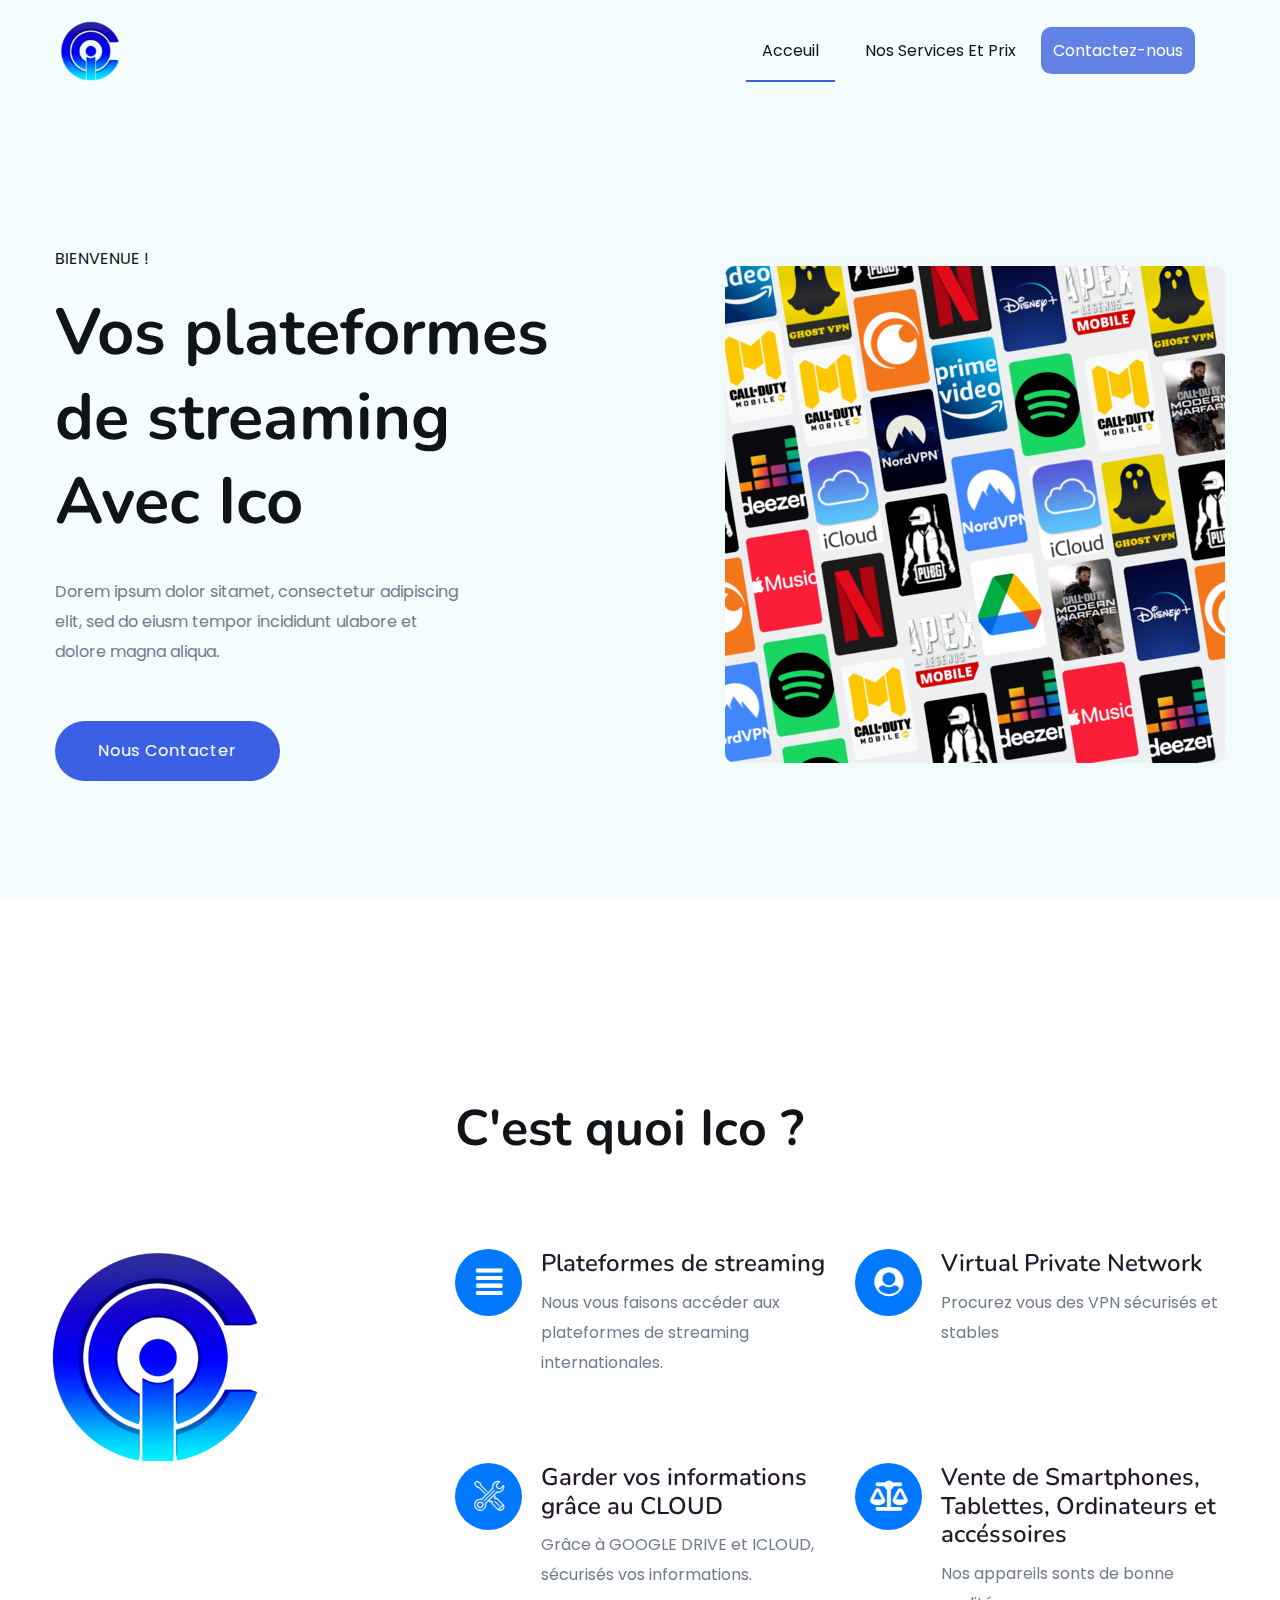
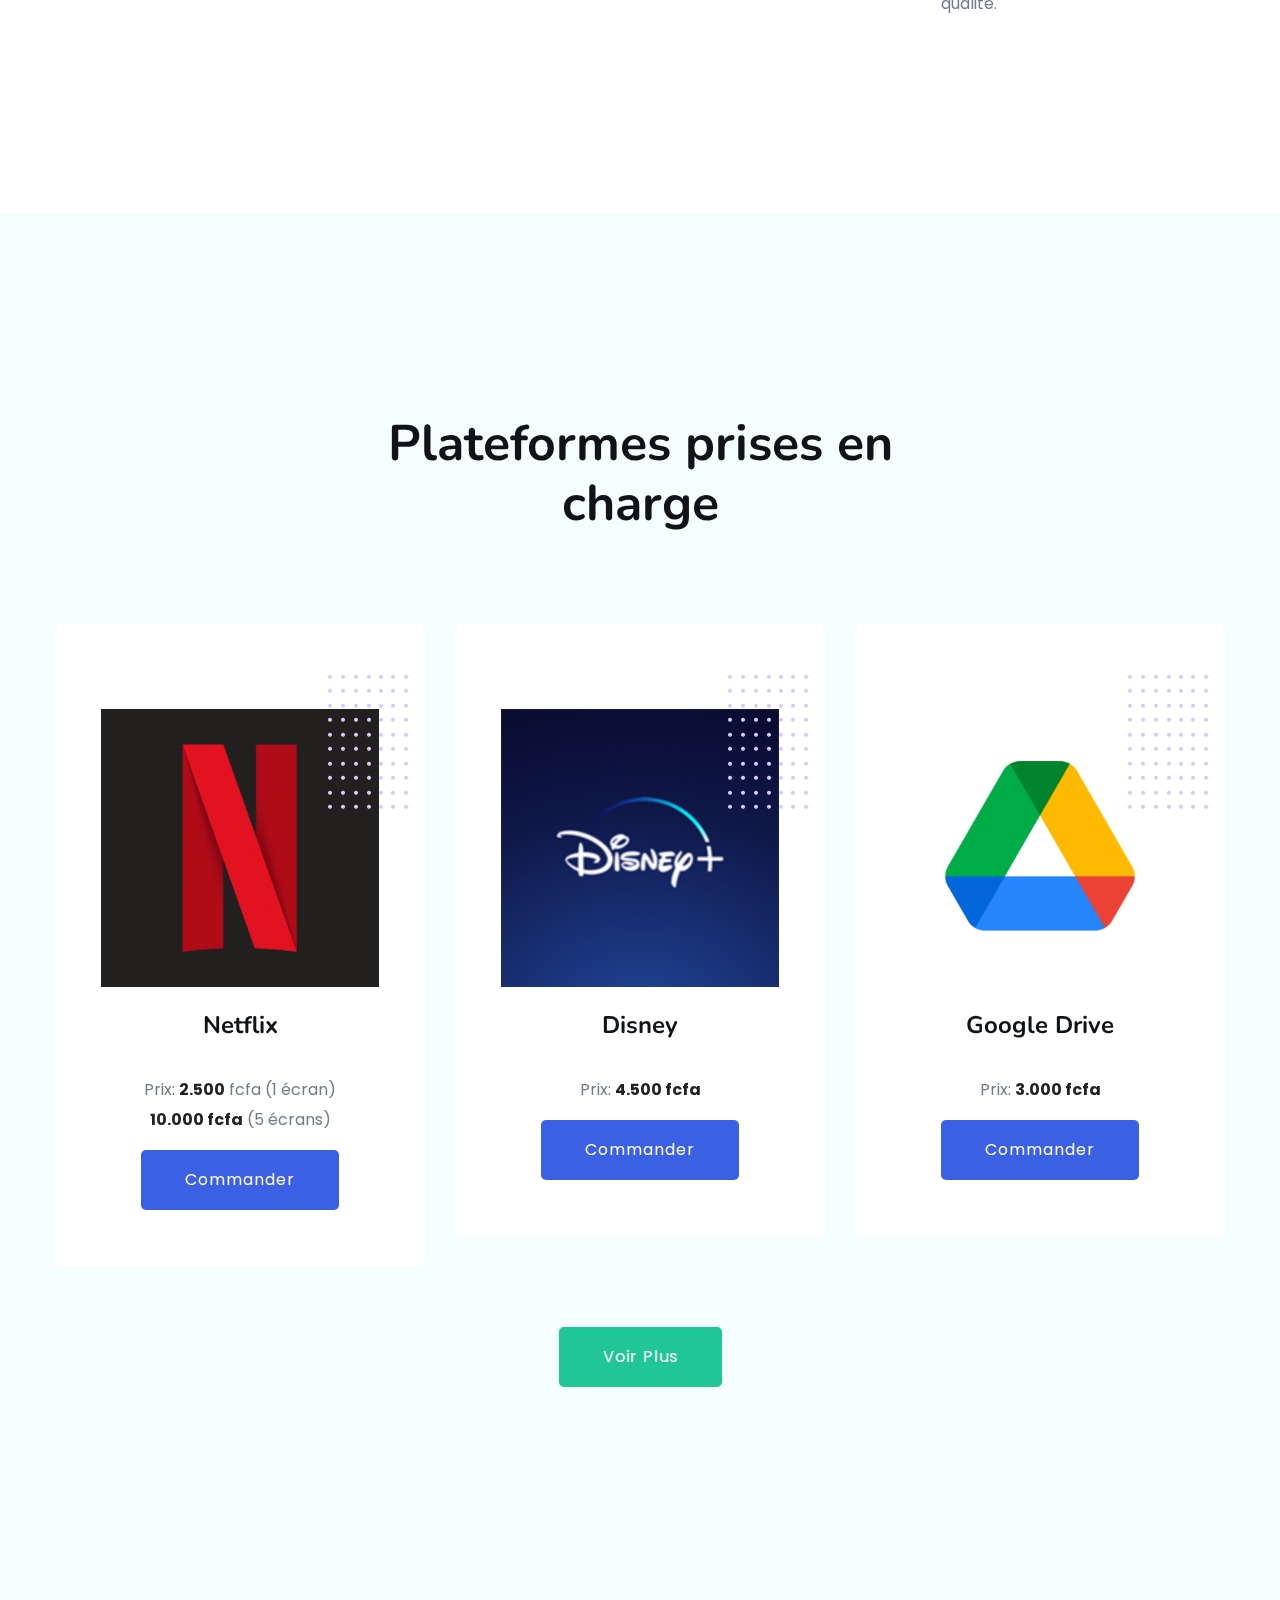
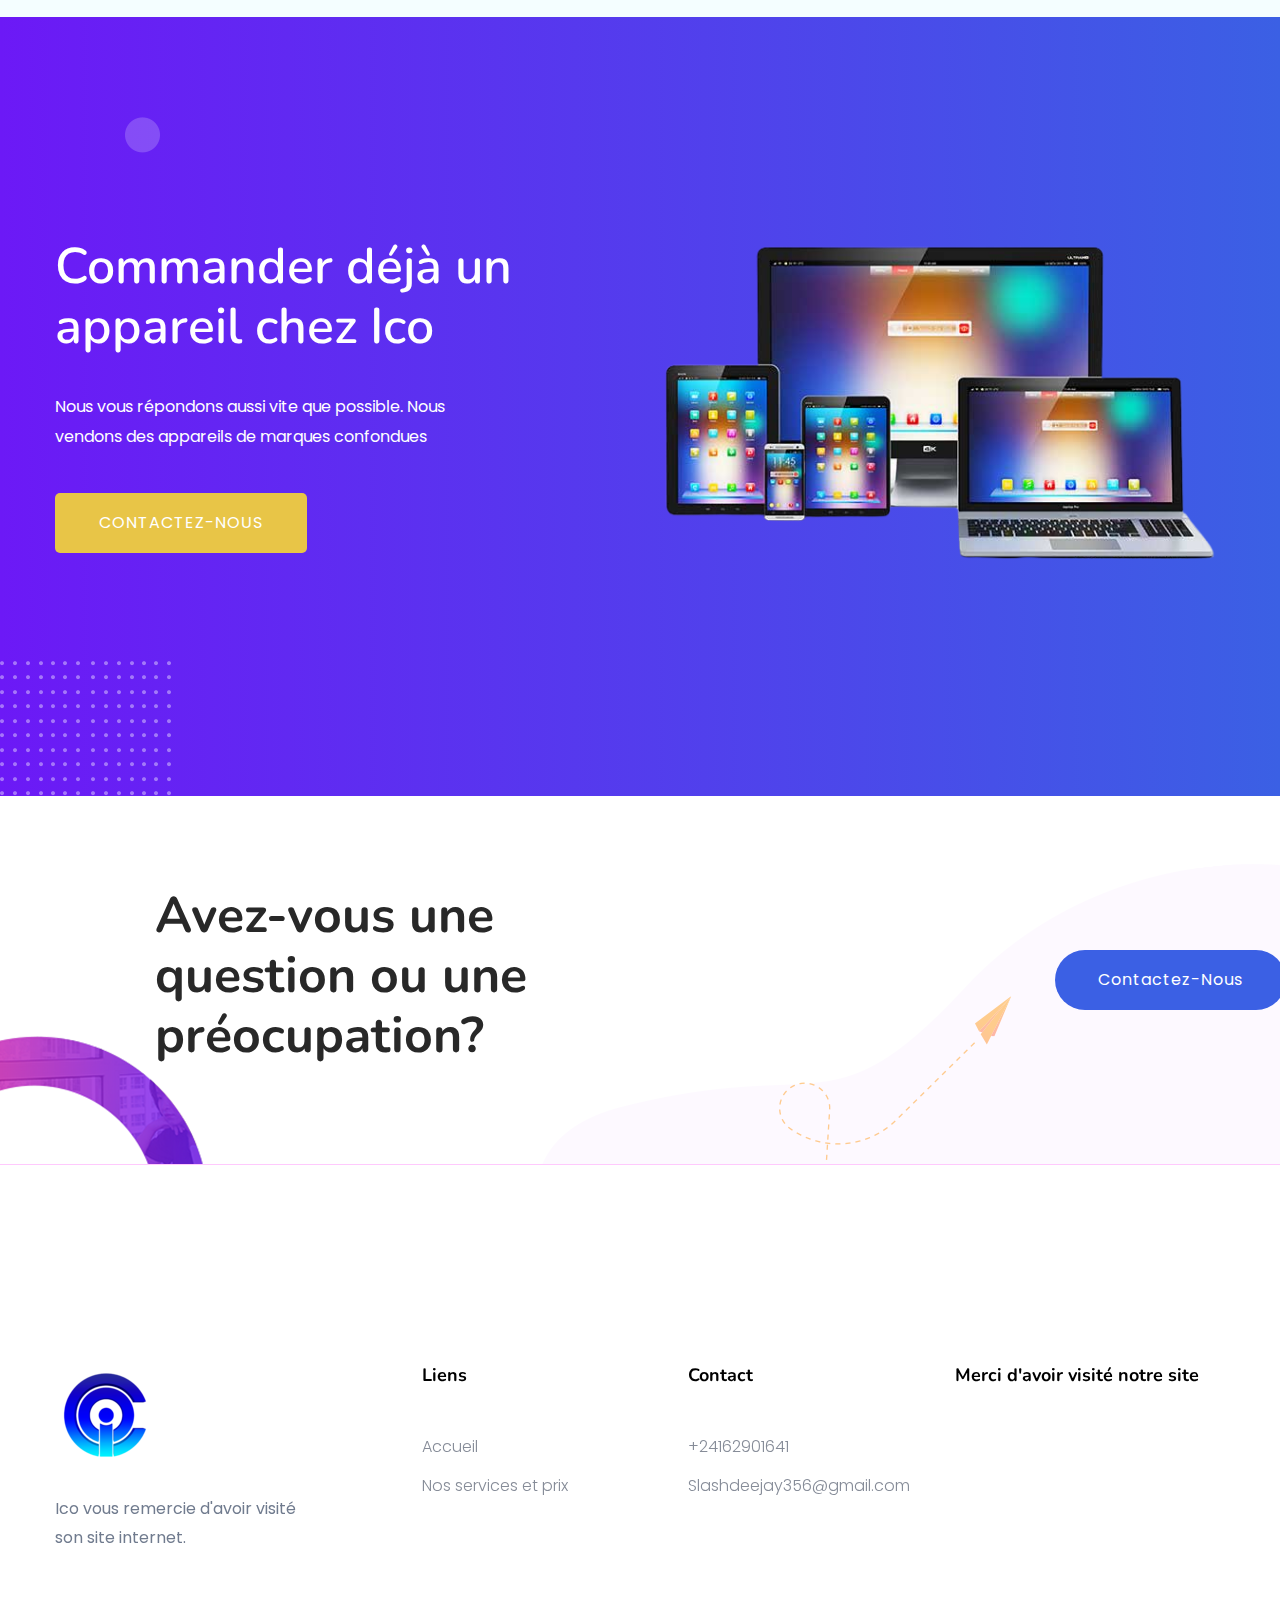
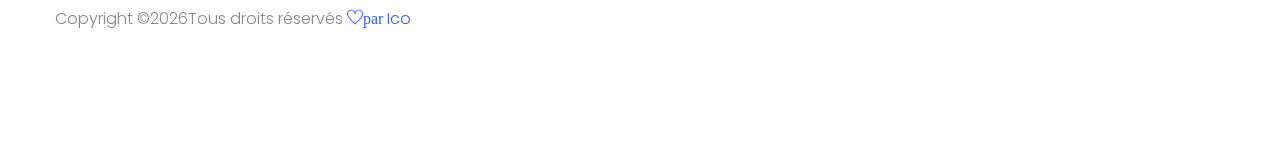
==== index.html @ b7241679 "A" ====
<!doctype html>
<html class="no-js" lang="zxx">
    <head>
        <meta charset="utf-8">
        <meta http-equiv="x-ua-compatible" content="ie=edge">
        <title>App Landing Template </title>
        <meta name="description" content="">
        <meta name="viewport" content="width=device-width, initial-scale=1">
        <link rel="manifest" href="site.webmanifest">
		<link rel="shortcut icon" type="image/x-icon" href="assets/img/favicon.ico">

		<!-- CSS here -->
            <link rel="stylesheet" href="assets/css/bootstrap.min.css">
            <link rel="stylesheet" href="assets/css/owl.carousel.min.css">
            <link rel="stylesheet" href="assets/css/flaticon.css">
            <link rel="stylesheet" href="assets/css/slicknav.css">
            <link rel="stylesheet" href="assets/css/animate.min.css">
            <link rel="stylesheet" href="assets/css/magnific-popup.css">
            <link rel="stylesheet" href="assets/css/fontawesome-all.min.css">
            <link rel="stylesheet" href="assets/css/themify-icons.css">
            <link rel="stylesheet" href="assets/css/slick.css">
            <link rel="stylesheet" href="assets/css/nice-select.css">
            <link rel="stylesheet" href="assets/css/style.css">
   </head>

   <body>
       
    <!-- Preloader Start -->
    <div id="preloader-active">
        <div class="preloader d-flex align-items-center justify-content-center">
            <div class="preloader-inner position-relative">
                <div class="preloader-circle"></div>
                <div class="preloader-img pere-text">
                    <img src="assets/img/logo/logo.png" alt="" width="50">
                </div>
            </div>
        </div>
    </div>
    <!-- Preloader Start -->

    <header>
        <!-- Header Start -->
       <div class="header-area header-transparrent ">
            <div class="main-header header-sticky">
                <div class="container">
                    <div class="row align-items-center">
                        <!-- Logo -->
                        <div class="col-xl-2 col-lg-2 col-md-2">
                            <div class="logo">
                                <a href="index.html"><img src="assets/img/logo/logo.png" alt="" width="70"></a>
                            </div>
                        </div>
                        <div class="col-xl-10 col-lg-10 col-md-10">
                            <!-- Main-menu -->
                            <div class="main-menu f-right d-none d-lg-block">
                                <nav>
                                    <ul id="navigation">    
                                        <li class="active"><a href="index.html"> Acceuil</a></li>
                                        
                                        <li><a href="services.html">Nos services et prix</a></li>
                                        
                                      
                                        
                                        <a href="contact.html" style="background:#6382e6 !important; padding: 12px !important; border-radius: 10px; color: white !important;">Contactez-nous</a>
                                    </ul>
                                </nav>
                            </div>
                        </div>
                        <!-- Mobile Menu -->
                        <div class="col-12">
                            <div class="mobile_menu d-block d-lg-none"></div>
                        </div>
                    </div>
                </div>
            </div>
       </div>
        <!-- Header End -->
    </header>

    <main>

        <!-- Slider Area Start-->
        <div class="slider-area ">
            <div class="slider-active">
                <div class="single-slider slider-height slider-padding sky-blue d-flex align-items-center">
                    <div class="container">
                        <div class="row d-flex align-items-center">
                            <div class="col-lg-6 col-md-9 ">
                                <div class="hero__caption">
                                    <span data-animation="fadeInUp" data-delay=".4s">Bienvenue !</span>
                                    <h1 data-animation="fadeInUp" data-delay=".6s">Vos plateformes de streaming<br>Avec Ico</h1>
                                    <p data-animation="fadeInUp" data-delay=".8s">Dorem ipsum dolor sitamet, consectetur adipiscing elit, sed do eiusm tempor incididunt ulabore et dolore magna aliqua.</p>
                                    <!-- Slider btn -->
                                   <div class="slider-btns">
                                        <!-- Hero-btn -->
                                        <a data-animation="fadeInLeft" data-delay="1.0s" href="https://wa.me/+24107236972?text=Bonjour Ico" class="btn radius-btn">Nous contacter</a>
                                        <!-- Video Btn -->
                                   </div>
                                </div>
                            </div>
                            <div class="col-lg-6">
                                
                                <div class="hero__img d-none d-lg-block f-right" data-animation="fadeInRight" data-delay="1s">
                                    <img src="assets/img/hero/hero_right.png" alt="" style="border-radius: 10px !important; box-shadow: 0 0 24px rgba(0, 0, 0, 0.035)">
                                </div>
                            </div>
                        </div>
                    </div>
                    
                </div> 
                <div class="single-slider slider-height slider-padding sky-blue d-flex align-items-center">
                    <div class="container">
                        <div class="row d-flex align-items-center">
                            <div class="col-lg-6 col-md-9 ">
                                <div class="hero__caption">
                                    <span data-animation="fadeInUp" data-delay=".4s">Bienvenue !</span>
                                    <h1 data-animation="fadeInUp" data-delay=".6s">Acheter vos appareils<br>Chez Ico</h1>
                                    <p data-animation="fadeInUp" data-delay=".8s">Dorem ipsum dolor sitamet, consectetur adipiscing elit, sed do eiusm tempor incididunt ulabore et dolore magna aliqua.</p>
                                    
                                    <!-- Slider btn -->
                                   <div class="slider-btns">
                                        <!-- Hero-btn -->
                                        <a data-animation="fadeInLeft" data-delay="1.0s" href="industries.html" class="btn radius-btn">Nous contacter</a>
                                        <!-- Video Btn -->
                                   </div>
                                </div>
                            </div>
                            <div class="col-lg-6">
                                <div class="hero__img d-none d-lg-block f-right" data-animation="fadeInRight" data-delay="1s">
                                    <img src="assets/img/hero/ITOL.png" alt="" style="border-radius: 10px !important;">
                                </div>
                            </div>
                        </div>
                    </div>
                </div> 
            </div>
        </div>
        <!-- Slider Area End -->
        <!-- Best Features Start -->
        <section class="best-features-area section-padd4">
            <div class="container">
                <div class="row justify-content-end">
                    <div class="col-xl-8 col-lg-10">
                        <!-- Section Tittle -->
                        <div class="row">
                            <div class="col-lg-10 col-md-10">
                                <div class="section-tittle">
                                    <h2>C'est quoi Ico ?</h2>
                                </div>
                            </div>
                        </div>
                        <!-- Section caption -->
                        <div class="row">
                            <div class="col-xl-6 col-lg-6 col-md-6">
                                <div class="single-features mb-70">
                                    <div class="features-icon">
                                        <span class="fa fa-align-justify"></span>
                                    </div>
                                    <div class="features-caption">
                                        <h3>Plateformes de streaming</h3>
                                        <p>Nous vous faisons accéder aux plateformes de streaming internationales.</p>
                                    </div>
                                </div>
                            </div>
                             <div class="col-xl-6 col-lg-6 col-md-6">
                                <div class="single-features mb-70">
                                    <div class="features-icon">
                                        <span class="fa fa-user-circle"></span>
                                    </div>
                                    <div class="features-caption">
                                        <h3>Virtual Private Network</h3>
                                        <p>Procurez vous des VPN sécurisés et stables </p>
                                    </div>
                                </div>
                            </div> 
                            <div class="col-xl-6 col-lg-6 col-md-6">
                                <div class="single-features mb-70">
                                    <div class="features-icon">
                                        <span class="flaticon-support"></span>
                                    </div>
                                    <div class="features-caption">
                                        <h3>Garder vos informations grâce au CLOUD</h3>
                                        <p>Grâce à GOOGLE DRIVE et ICLOUD, sécurisés vos informations.</p>
                                    </div>
                                </div>
                            </div>
                             <div class="col-xl-6 col-lg-6 col-md-6">
                                <div class="single-features mb-70">
                                    <div class="features-icon">
                                        <span class="fa fa-balance-scale"></span>
                                    </div>
                                    <div class="features-caption">
                                        <h3>Vente de Smartphones, Tablettes, Ordinateurs et accéssoires</h3>
                                        <p>Nos appareils sonts de bonne qualité.</p>
                                    </div>
                                </div>
                            </div>
                        </div>
                    </div>
                </div>
            </div>
            <!-- Shpe -->
            <div class="features-shpae d-none d-lg-block">
                <img src="assets/img/logo/La_créativité-removebg-preview.png" alt="">
            </div>
        </section>
        <!-- Best Features End -->
        <!-- Services Area Start -->
        <section class="service-area sky-blue section-padding2">
            <div class="container">
                <!-- Section Tittle -->
                <div class="row d-flex justify-content-center">
                    <div class="col-lg-6">
                        <div class="section-tittle text-center">
                            <h2>Plateformes prises en charge</h2>
                        </div>
                    </div>
                </div>
                <!-- Section caption -->
                <div class="row">
                    <div class="col-xl-4 col-lg-4 col-md-6">
                        <div class="services-caption text-center mb-30">
                            
                            <div class="service-icon">
                                
                                <img src="./assets/img/hero/netlify.png" alt="" srcset="" class="img-fluid">
                            </div> 
                            
                            <div class="service-cap">
                                <br>
                                <h4><a href="#">Netflix</a></h4>
                                <p>Prix: <b>2.500</b> fcfa (1 écran) <br> <b>10.000 fcfa</b> (5 écrans)</p>
                            </div>
                            <a href="https://wa.me/+24107236972?text=Bonjour Ico, Je veux un abonnement NETFLIX." class="j btn btn-primary"> Commander</a>
                        </div>
                    </div>
                    <div class="col-xl-4 col-lg-4 col-md-6">
                        <div class="services-caption text-center mb-30">
                            <div class="service-icon">
                                
                                <img src="./assets/img/hero/disney.png" alt="" srcset="" class="img-fluid">

                            </div> 
                            <div class="service-cap">
                                <br>
                                <h4><a href="#">Disney</a></h4>
                                <p>Prix: <b>4.500 fcfa</b> </p>
                            </div>
                            <a href="https://wa.me/+24107236972?text=Bonjour Ico, Je veux un abonnement Disney." class="j btn btn-primary"> Commander</a>

                        </div>
                    </div> 

                    <div class="col-xl-4 col-lg-4 col-md-6">
                        <div class="services-caption  text-center mb-30">
                            <div class="service-icon">
                                
                                <img src="./assets/img/hero/drive.png" alt="" srcset="" class="img-fluid">
                                
                            </div> 
                            <div class="service-cap">
                                <br>
                                <h4><a href="#">Google Drive</a></h4>
                                <p>Prix: <b>3.000 fcfa</b> </p>

                            </div>
                            <a href="https://wa.me/+24107236972?text=Bonjour Ico, Je veux plus d'informations sur drive." class="j btn btn-primary"> Commander</a>

                        </div>
                    </div>

                    <center style="width: 100% !important; padding: 30px; ">
                        <a href="./services.html" class="btn btn-primary" style="background: rgb(32, 199, 149);">Voir plus</a>
                    </center>


                    
                   
                    
                </div>
            </div>
        </section>
       
        
                  
        <!-- Our Customer End -->
        <!-- Available App  Start-->
        <div class="available-app-area">
            <div class="container">
                <div class="row d-flex justify-content-between">
                    <div class="col-xl-5 col-lg-6">
                        <div class="app-caption">
                            <div class="section-tittle section-tittle3">
                                <h2>Commander déjà un appareil chez Ico</h2>
                                <p>Nous vous répondons aussi vite que possible. Nous vendons des appareils de marques confondues </p>
                              
                                <div class="">
                                    <a href="https://wa.me/+24107236972?text=Bonjour Ico, Je veux commander un appareil" class="btn btn-danger" style="background-color: #E8C547;">CONTACTEZ-NOUS</a>
                                </div>
                            </div>
                        </div>
                    </div>
                    <div class="col-xl-6 col-lg-6">
                        <div class="app-img">
                            <img src="assets/img/hero/ordi1301-removebg-preview.png" alt="">
                        </div>
                    </div>
                </div>
            </div>
            <!-- Shape -->
            <div class="app-shape">
                <img src="assets/img/shape/app-shape-top.png" alt="" class="app-shape-top heartbeat d-none d-lg-block">
                <img src="assets/img/shape/app-shape-left.png" alt="" class="app-shape-left d-none d-xl-block">
                <!-- <img src="assets/img/shape/app-shape-right.png" alt="" class="app-shape-right bounce-animate "> -->
            </div>
        </div>
        <!-- Available App End-->
        <!-- Say Something Start -->
        <div class="say-something-aera pt-90 pb-90 fix">
            <div class="container">
                <div class="row justify-content-between align-items-center">
                    <div class="offset-xl-1 offset-lg-1 col-xl-5 col-lg-5">
                        <div class="say-something-cap">
                            <h2>Avez-vous une question ou une préocupation?</h2>
                        </div>
                    </div>
                    <div class="col-xl-2 col-lg-3">
                        <div class="say-btn">
                            <a href="https://wa.me/+24107236972?text=Bonjour Ico, J'ai une petite préocupation..." class="btn radius-btn">Contactez-nous</a>
                        </div>
                    </div>
                </div>
            </div>
            <!-- shape -->
            <div class="say-shape">
                <img src="assets/img/shape/say-shape-left.png" alt="" class="say-shape1 rotateme d-none d-xl-block">
                <img src="assets/img/shape/say-shape-right.png" alt="" class="say-shape2 d-none d-lg-block">
            </div>
        </div>
        <!-- Say Something End -->
     
    </main>
   <footer>

       <!-- Footer Start-->
      <div class="footer-main">
        <div class="footer-area footer-padding">
            <div class="container">
                <div class="row  justify-content-between">
                    <div class="col-lg-3 col-md-4 col-sm-8">
                         <div class="single-footer-caption mb-30">
                              <!-- logo -->
                             <div class="footer-logo">
                                 <a href="index.html"><img src="assets/img/logo/logo.png" alt=""></a>
                             </div>
                             <div class="footer-tittle">
                                 <div class="footer-pera">
                                     <p class="info1">Ico vous remercie d'avoir visité son site internet.</p>
                                </div>
                             </div>
                         </div>
                    </div>
                    <div class="col-lg-2 col-md-4 col-sm-5">
                        <div class="single-footer-caption mb-50">
                            <div class="footer-tittle">
                                <h4>Liens</h4>
                                <ul>
                                    <li><a href="#">Accueil</a></li>
                                    <li><a href="#">Nos services et prix</a></li>
                                   
                                </ul>
                            </div>
                        </div>
                    </div>
                    <div class="col-lg-2 col-md-4 col-sm-7">
                        <div class="single-footer-caption mb-50">
                            <div class="footer-tittle">
                                <h4>Contact</h4>
                                <ul>
                                    <li><a href="tel:+24162901641">+24162901641</a></li>
                                    <li><a href="mailto:Slashdeejay356@gmail.com">Slashdeejay356@gmail.com</a></li>
                                    
                                </ul>
                            </div>
                        </div>
                    </div>
                    <div class="col-lg-3 col-md-6 col-sm-8">
                        <div class="single-footer-caption mb-50">
                            <div class="footer-tittle">
                                <h4>Merci d'avoir visité notre site</h4>
                                <div class="footer-pera footer-pera2">
                                 
                             </div>
                             <!-- Form -->
                             
                            </div>
                        </div>
                    </div>
                </div>
                <!-- Copy-Right -->
                <div class="row align-items-center">
                    <div class="col-xl-12 ">
                        <div class="footer-copy-right">
                           <p><!-- Link back to Colorlib can't be removed. Template is licensed under CC BY 3.0. -->
  Copyright &copy;<script>document.write(new Date().getFullYear());</script>Tous droits réservés <i class="ti-heart" aria-hidden="true">par</i> <a href="#" target="_blank">Ico</a>
  <!-- Link back to Colorlib can't be removed. Template is licensed under CC BY 3.0. --></p>
                        </div>
                    </div>
                </div>
            </div>
        </div>
      </div>
       <!-- Footer End-->

   </footer>
   
	<!-- JS here -->
	
		<!-- All JS Custom Plugins Link Here here -->
        <script src="./assets/js/vendor/modernizr-3.5.0.min.js"></script>
		
		<!-- Jquery, Popper, Bootstrap -->
		<script src="./assets/js/vendor/jquery-1.12.4.min.js"></script>
        <script src="./assets/js/popper.min.js"></script>
        <script src="./assets/js/bootstrap.min.js"></script>
	    <!-- Jquery Mobile Menu -->
        <script src="./assets/js/jquery.slicknav.min.js"></script>

		<!-- Jquery Slick , Owl-Carousel Plugins -->
        <script src="./assets/js/owl.carousel.min.js"></script>
        <script src="./assets/js/slick.min.js"></script>
        <!-- Date Picker -->
        <script src="./assets/js/gijgo.min.js"></script>
		<!-- One Page, Animated-HeadLin -->
        <script src="./assets/js/wow.min.js"></script>
		<script src="./assets/js/animated.headline.js"></script>
        <script src="./assets/js/jquery.magnific-popup.js"></script>

		<!-- Scrollup, nice-select, sticky -->
        <script src="./assets/js/jquery.scrollUp.min.js"></script>
        <script src="./assets/js/jquery.nice-select.min.js"></script>
		<script src="./assets/js/jquery.sticky.js"></script>
        
        <!-- contact js -->
        <script src="./assets/js/contact.js"></script>
        <script src="./assets/js/jquery.form.js"></script>
        <script src="./assets/js/jquery.validate.min.js"></script>
        <script src="./assets/js/mail-script.js"></script>
        <script src="./assets/js/jquery.ajaxchimp.min.js"></script>
        
		<!-- Jquery Plugins, main Jquery -->	
        <script src="./assets/js/plugins.js"></script>
        <script src="./assets/js/main.js"></script>
        
    </body>
</html>
---- assets/css/flaticon.css ----
/*
  	Flaticon icon font: Flaticon
  	Creation date: 20/02/2020 09:43
  	*/

@font-face {
  font-family: "Flaticon";
  src: url("../fonts/Flaticon.eot");
  src: url("../fonts/Flaticon.eot?#iefix") format("embedded-opentype"),
       url("../fonts/Flaticon.woff2") format("woff2"),
       url("../fonts/Flaticon.woff") format("woff"),
       url("../fonts/Flaticon.ttf") format("truetype"),
       url("../fonts/Flaticon.svg#Flaticon") format("svg");
  font-weight: normal;
  font-style: normal;
}

@media screen and (-webkit-min-device-pixel-ratio:0) {
  @font-face {
    font-family: "Flaticon";
    src: url("../fonts/Flaticon.svg#Flaticon") format("svg");
  }
}

[class^="flaticon-"]:before, [class*=" flaticon-"]:before,
[class^="flaticon-"]:after, [class*=" flaticon-"]:after {   
  font-family: Flaticon;

}

.flaticon-businessman:before { content: "\f100"; }
.flaticon-pay:before { content: "\f101"; }
.flaticon-plane:before { content: "\f102"; }
.flaticon-support:before { content: "\f103"; }
---- assets/css/themify-icons.css ----
@font-face {
	font-family: 'themify';
	src:url('../fonts/themify.eot?-fvbane');


	src:url('../fonts/themify.eot?#iefix-fvbane') format('embedded-opentype'),
		url('../fonts/themify.woff?-fvbane') format('woff'),
		url('../fonts/themify.ttf?-fvbane') format('truetype'),
		url('../fonts/themify.svg?-fvbane#themify') format('svg');
	font-weight: normal;
	font-style: normal;
}

[class^="ti-"], [class*=" ti-"] {
	font-family: 'themify';
	speak: none;
	font-style: normal;
	font-weight: normal;
	font-variant: normal;
	text-transform: none;
	line-height: 1;

	/* Better Font Rendering =========== */
	-webkit-font-smoothing: antialiased;
	-moz-osx-font-smoothing: grayscale;
}

.ti-wand:before {
	content: "\e600";
}
.ti-volume:before {
	content: "\e601";
}
.ti-user:before {
	content: "\e602";
}
.ti-unlock:before {
	content: "\e603";
}
.ti-unlink:before {
	content: "\e604";
}
.ti-trash:before {
	content: "\e605";
}
.ti-thought:before {
	content: "\e606";
}
.ti-target:before {
	content: "\e607";
}
.ti-tag:before {
	content: "\e608";
}
.ti-tablet:before {
	content: "\e609";
}
.ti-star:before {
	content: "\e60a";
}
.ti-spray:before {
	content: "\e60b";
}
.ti-signal:before {
	content: "\e60c";
}
.ti-shopping-cart:before {
	content: "\e60d";
}
.ti-shopping-cart-full:before {
	content: "\e60e";
}
.ti-settings:before {
	content: "\e60f";
}
.ti-search:before {
	content: "\e610";
}
.ti-zoom-in:before {
	content: "\e611";
}
.ti-zoom-out:before {
	content: "\e612";
}
.ti-cut:before {
	content: "\e613";
}
.ti-ruler:before {
	content: "\e614";
}
.ti-ruler-pencil:before {
	content: "\e615";
}
.ti-ruler-alt:before {
	content: "\e616";
}
.ti-bookmark:before {
	content: "\e617";
}
.ti-bookmark-alt:before {
	content: "\e618";
}
.ti-reload:before {
	content: "\e619";
}
.ti-plus:before {
	content: "\e61a";
}
.ti-pin:before {
	content: "\e61b";
}
.ti-pencil:before {
	content: "\e61c";
}
.ti-pencil-alt:before {
	content: "\e61d";
}
.ti-paint-roller:before {
	content: "\e61e";
}
.ti-paint-bucket:before {
	content: "\e61f";
}
.ti-na:before {
	content: "\e620";
}
.ti-mobile:before {
	content: "\e621";
}
.ti-minus:before {
	content: "\e622";
}
.ti-medall:before {
	content: "\e623";
}
.ti-medall-alt:before {
	content: "\e624";
}
.ti-marker:before {
	content: "\e625";
}
.ti-marker-alt:before {
	content: "\e626";
}
.ti-arrow-up:before {
	content: "\e627";
}
.ti-arrow-right:before {
	content: "\e628";
}
.ti-arrow-left:before {
	content: "\e629";
}
.ti-arrow-down:before {
	content: "\e62a";
}
.ti-lock:before {
	content: "\e62b";
}
.ti-location-arrow:before {
	content: "\e62c";
}
.ti-link:before {
	content: "\e62d";
}
.ti-layout:before {
	content: "\e62e";
}
.ti-layers:before {
	content: "\e62f";
}
.ti-layers-alt:before {
	content: "\e630";
}
.ti-key:before {
	content: "\e631";
}
.ti-import:before {
	content: "\e632";
}
.ti-image:before {
	content: "\e633";
}
.ti-heart:before {
	content: "\e634";
}
.ti-heart-broken:before {
	content: "\e635";
}
.ti-hand-stop:before {
	content: "\e636";
}
.ti-hand-open:before {
	content: "\e637";
}
.ti-hand-drag:before {
	content: "\e638";
}
.ti-folder:before {
	content: "\e639";
}
.ti-flag:before {
	content: "\e63a";
}
.ti-flag-alt:before {
	content: "\e63b";
}
.ti-flag-alt-2:before {
	content: "\e63c";
}
.ti-eye:before {
	content: "\e63d";
}
.ti-export:before {
	content: "\e63e";
}
.ti-exchange-vertical:before {
	content: "\e63f";
}
.ti-desktop:before {
	content: "\e640";
}
.ti-cup:before {
	content: "\e641";
}
.ti-crown:before {
	content: "\e642";
}
.ti-comments:before {
	content: "\e643";
}
.ti-comment:before {
	content: "\e644";
}
.ti-comment-alt:before {
	content: "\e645";
}
.ti-close:before {
	content: "\e646";
}
.ti-clip:before {
	content: "\e647";
}
.ti-angle-up:before {
	content: "\e648";
}
.ti-angle-right:before {
	content: "\e649";
}
.ti-angle-left:before {
	content: "\e64a";
}
.ti-angle-down:before {
	content: "\e64b";
}
.ti-check:before {
	content: "\e64c";
}
.ti-check-box:before {
	content: "\e64d";
}
.ti-camera:before {
	content: "\e64e";
}
.ti-announcement:before {
	content: "\e64f";
}
.ti-brush:before {
	content: "\e650";
}
.ti-briefcase:before {
	content: "\e651";
}
.ti-bolt:before {
	content: "\e652";
}
.ti-bolt-alt:before {
	content: "\e653";
}
.ti-blackboard:before {
	content: "\e654";
}
.ti-bag:before {
	content: "\e655";
}
.ti-move:before {
	content: "\e656";
}
.ti-arrows-vertical:before {
	content: "\e657";
}
.ti-arrows-horizontal:before {
	content: "\e658";
}
.ti-fullscreen:before {
	content: "\e659";
}
.ti-arrow-top-right:before {
	content: "\e65a";
}
.ti-arrow-top-left:before {
	content: "\e65b";
}
.ti-arrow-circle-up:before {
	content: "\e65c";
}
.ti-arrow-circle-right:before {
	content: "\e65d";
}
.ti-arrow-circle-left:before {
	content: "\e65e";
}
.ti-arrow-circle-down:before {
	content: "\e65f";
}
.ti-angle-double-up:before {
	content: "\e660";
}
.ti-angle-double-right:before {
	content: "\e661";
}
.ti-angle-double-left:before {
	content: "\e662";
}
.ti-angle-double-down:before {
	content: "\e663";
}
.ti-zip:before {
	content: "\e664";
}
.ti-world:before {
	content: "\e665";
}
.ti-wheelchair:before {
	content: "\e666";
}
.ti-view-list:before {
	content: "\e667";
}
.ti-view-list-alt:before {
	content: "\e668";
}
.ti-view-grid:before {
	content: "\e669";
}
.ti-uppercase:before {
	content: "\e66a";
}
.ti-upload:before {
	content: "\e66b";
}
.ti-underline:before {
	content: "\e66c";
}
.ti-truck:before {
	content: "\e66d";
}
.ti-timer:before {
	content: "\e66e";
}
.ti-ticket:before {
	content: "\e66f";
}
.ti-thumb-up:before {
	content: "\e670";
}
.ti-thumb-down:before {
	content: "\e671";
}
.ti-text:before {
	content: "\e672";
}
.ti-stats-up:before {
	content: "\e673";
}
.ti-stats-down:before {
	content: "\e674";
}
.ti-split-v:before {
	content: "\e675";
}
.ti-split-h:before {
	content: "\e676";
}
.ti-smallcap:before {
	content: "\e677";
}
.ti-shine:before {
	content: "\e678";
}
.ti-shift-right:before {
	content: "\e679";
}
.ti-shift-left:before {
	content: "\e67a";
}
.ti-shield:before {
	content: "\e67b";
}
.ti-notepad:before {
	content: "\e67c";
}
.ti-server:before {
	content: "\e67d";
}
.ti-quote-right:before {
	content: "\e67e";
}
.ti-quote-left:before {
	content: "\e67f";
}
.ti-pulse:before {
	content: "\e680";
}
.ti-printer:before {
	content: "\e681";
}
.ti-power-off:before {
	content: "\e682";
}
.ti-plug:before {
	content: "\e683";
}
.ti-pie-chart:before {
	content: "\e684";
}
.ti-paragraph:before {
	content: "\e685";
}
.ti-panel:before {
	content: "\e686";
}
.ti-package:before {
	content: "\e687";
}
.ti-music:before {
	content: "\e688";
}
.ti-music-alt:before {
	content: "\e689";
}
.ti-mouse:before {
	content: "\e68a";
}
.ti-mouse-alt:before {
	content: "\e68b";
}
.ti-money:before {
	content: "\e68c";
}
.ti-microphone:before {
	content: "\e68d";
}
.ti-menu:before {
	content: "\e68e";
}
.ti-menu-alt:before {
	content: "\e68f";
}
.ti-map:before {
	content: "\e690";
}
.ti-map-alt:before {
	content: "\e691";
}
.ti-loop:before {
	content: "\e692";
}
.ti-location-pin:before {
	content: "\e693";
}
.ti-list:before {
	content: "\e694";
}
.ti-light-bulb:before {
	content: "\e695";
}
.ti-Italic:before {
	content: "\e696";
}
.ti-info:before {
	content: "\e697";
}
.ti-infinite:before {
	content: "\e698";
}
.ti-id-badge:before {
	content: "\e699";
}
.ti-hummer:before {
	content: "\e69a";
}
.ti-home:before {
	content: "\e69b";
}
.ti-help:before {
	content: "\e69c";
}
.ti-headphone:before {
	content: "\e69d";
}
.ti-harddrives:before {
	content: "\e69e";
}
.ti-harddrive:before {
	content: "\e69f";
}
.ti-gift:before {
	content: "\e6a0";
}
.ti-game:before {
	content: "\e6a1";
}
.ti-filter:before {
	content: "\e6a2";
}
.ti-files:before {
	content: "\e6a3";
}
.ti-file:before {
	content: "\e6a4";
}
.ti-eraser:before {
	content: "\e6a5";
}
.ti-envelope:before {
	content: "\e6a6";
}
.ti-download:before {
	content: "\e6a7";
}
.ti-direction:before {
	content: "\e6a8";
}
.ti-direction-alt:before {
	content: "\e6a9";
}
.ti-dashboard:before {
	content: "\e6aa";
}
.ti-control-stop:before {
	content: "\e6ab";
}
.ti-control-shuffle:before {
	content: "\e6ac";
}
.ti-control-play:before {
	content: "\e6ad";
}
.ti-control-pause:before {
	content: "\e6ae";
}
.ti-control-forward:before {
	content: "\e6af";
}
.ti-control-backward:before {
	content: "\e6b0";
}
.ti-cloud:before {
	content: "\e6b1";
}
.ti-cloud-up:before {
	content: "\e6b2";
}
.ti-cloud-down:before {
	content: "\e6b3";
}
.ti-clipboard:before {
	content: "\e6b4";
}
.ti-car:before {
	content: "\e6b5";
}
.ti-calendar:before {
	content: "\e6b6";
}
.ti-book:before {
	content: "\e6b7";
}
.ti-bell:before {
	content: "\e6b8";
}
.ti-basketball:before {
	content: "\e6b9";
}
.ti-bar-chart:before {
	content: "\e6ba";
}
.ti-bar-chart-alt:before {
	content: "\e6bb";
}
.ti-back-right:before {
	content: "\e6bc";
}
.ti-back-left:before {
	content: "\e6bd";
}
.ti-arrows-corner:before {
	content: "\e6be";
}
.ti-archive:before {
	content: "\e6bf";
}
.ti-anchor:before {
	content: "\e6c0";
}
.ti-align-right:before {
	content: "\e6c1";
}
.ti-align-left:before {
	content: "\e6c2";
}
.ti-align-justify:before {
	content: "\e6c3";
}
.ti-align-center:before {
	content: "\e6c4";
}
.ti-alert:before {
	content: "\e6c5";
}
.ti-alarm-clock:before {
	content: "\e6c6";
}
.ti-agenda:before {
	content: "\e6c7";
}
.ti-write:before {
	content: "\e6c8";
}
.ti-window:before {
	content: "\e6c9";
}
.ti-widgetized:before {
	content: "\e6ca";
}
.ti-widget:before {
	content: "\e6cb";
}
.ti-widget-alt:before {
	content: "\e6cc";
}
.ti-wallet:before {
	content: "\e6cd";
}
.ti-video-clapper:before {
	content: "\e6ce";
}
.ti-video-camera:before {
	content: "\e6cf";
}
.ti-vector:before {
	content: "\e6d0";
}
.ti-themify-logo:before {
	content: "\e6d1";
}
.ti-themify-favicon:before {
	content: "\e6d2";
}
.ti-themify-favicon-alt:before {
	content: "\e6d3";
}
.ti-support:before {
	content: "\e6d4";
}
.ti-stamp:before {
	content: "\e6d5";
}
.ti-split-v-alt:before {
	content: "\e6d6";
}
.ti-slice:before {
	content: "\e6d7";
}
.ti-shortcode:before {
	content: "\e6d8";
}
.ti-shift-right-alt:before {
	content: "\e6d9";
}
.ti-shift-left-alt:before {
	content: "\e6da";
}
.ti-ruler-alt-2:before {
	content: "\e6db";
}
.ti-receipt:before {
	content: "\e6dc";
}
.ti-pin2:before {
	content: "\e6dd";
}
.ti-pin-alt:before {
	content: "\e6de";
}
.ti-pencil-alt2:before {
	content: "\e6df";
}
.ti-palette:before {
	content: "\e6e0";
}
.ti-more:before {
	content: "\e6e1";
}
.ti-more-alt:before {
	content: "\e6e2";
}
.ti-microphone-alt:before {
	content: "\e6e3";
}
.ti-magnet:before {
	content: "\e6e4";
}
.ti-line-double:before {
	content: "\e6e5";
}
.ti-line-dotted:before {
	content: "\e6e6";
}
.ti-line-dashed:before {
	content: "\e6e7";
}
.ti-layout-width-full:before {
	content: "\e6e8";
}
.ti-layout-width-default:before {
	content: "\e6e9";
}
.ti-layout-width-default-alt:before {
	content: "\e6ea";
}
.ti-layout-tab:before {
	content: "\e6eb";
}
.ti-layout-tab-window:before {
	content: "\e6ec";
}
.ti-layout-tab-v:before {
	content: "\e6ed";
}
.ti-layout-tab-min:before {
	content: "\e6ee";
}
.ti-layout-slider:before {
	content: "\e6ef";
}
.ti-layout-slider-alt:before {
	content: "\e6f0";
}
.ti-layout-sidebar-right:before {
	content: "\e6f1";
}
.ti-layout-sidebar-none:before {
	content: "\e6f2";
}
.ti-layout-sidebar-left:before {
	content: "\e6f3";
}
.ti-layout-placeholder:before {
	content: "\e6f4";
}
.ti-layout-menu:before {
	content: "\e6f5";
}
.ti-layout-menu-v:before {
	content: "\e6f6";
}
.ti-layout-menu-separated:before {
	content: "\e6f7";
}
.ti-layout-menu-full:before {
	content: "\e6f8";
}
.ti-layout-media-right-alt:before {
	content: "\e6f9";
}
.ti-layout-media-right:before {
	content: "\e6fa";
}
.ti-layout-media-overlay:before {
	content: "\e6fb";
}
.ti-layout-media-overlay-alt:before {
	content: "\e6fc";
}
.ti-layout-media-overlay-alt-2:before {
	content: "\e6fd";
}
.ti-layout-media-left-alt:before {
	content: "\e6fe";
}
.ti-layout-media-left:before {
	content: "\e6ff";
}
.ti-layout-media-center-alt:before {
	content: "\e700";
}
.ti-layout-media-center:before {
	content: "\e701";
}
.ti-layout-list-thumb:before {
	content: "\e702";
}
.ti-layout-list-thumb-alt:before {
	content: "\e703";
}
.ti-layout-list-post:before {
	content: "\e704";
}
.ti-layout-list-large-image:before {
	content: "\e705";
}
.ti-layout-line-solid:before {
	content: "\e706";
}
.ti-layout-grid4:before {
	content: "\e707";
}
.ti-layout-grid3:before {
	content: "\e708";
}
.ti-layout-grid2:before {
	content: "\e709";
}
.ti-layout-grid2-thumb:before {
	content: "\e70a";
}
.ti-layout-cta-right:before {
	content: "\e70b";
}
.ti-layout-cta-left:before {
	content: "\e70c";
}
.ti-layout-cta-center:before {
	content: "\e70d";
}
.ti-layout-cta-btn-right:before {
	content: "\e70e";
}
.ti-layout-cta-btn-left:before {
	content: "\e70f";
}
.ti-layout-column4:before {
	content: "\e710";
}
.ti-layout-column3:before {
	content: "\e711";
}
.ti-layout-column2:before {
	content: "\e712";
}
.ti-layout-accordion-separated:before {
	content: "\e713";
}
.ti-layout-accordion-merged:before {
	content: "\e714";
}
.ti-layout-accordion-list:before {
	content: "\e715";
}
.ti-ink-pen:before {
	content: "\e716";
}
.ti-info-alt:before {
	content: "\e717";
}
.ti-help-alt:before {
	content: "\e718";
}
.ti-headphone-alt:before {
	content: "\e719";
}
.ti-hand-point-up:before {
	content: "\e71a";
}
.ti-hand-point-right:before {
	content: "\e71b";
}
.ti-hand-point-left:before {
	content: "\e71c";
}
.ti-hand-point-down:before {
	content: "\e71d";
}
.ti-gallery:before {
	content: "\e71e";
}
.ti-face-smile:before {
	content: "\e71f";
}
.ti-face-sad:before {
	content: "\e720";
}
.ti-credit-card:before {
	content: "\e721";
}
.ti-control-skip-forward:before {
	content: "\e722";
}
.ti-control-skip-backward:before {
	content: "\e723";
}
.ti-control-record:before {
	content: "\e724";
}
.ti-control-eject:before {
	content: "\e725";
}
.ti-comments-smiley:before {
	content: "\e726";
}
.ti-brush-alt:before {
	content: "\e727";
}
.ti-youtube:before {
	content: "\e728";
}
.ti-vimeo:before {
	content: "\e729";
}
.ti-twitter:before {
	content: "\e72a";
}
.ti-time:before {
	content: "\e72b";
}
.ti-tumblr:before {
	content: "\e72c";
}
.ti-skype:before {
	content: "\e72d";
}
.ti-share:before {
	content: "\e72e";
}
.ti-share-alt:before {
	content: "\e72f";
}
.ti-rocket:before {
	content: "\e730";
}
.ti-pinterest:before {
	content: "\e731";
}
.ti-new-window:before {
	content: "\e732";
}
.ti-microsoft:before {
	content: "\e733";
}
.ti-list-ol:before {
	content: "\e734";
}
.ti-linkedin:before {
	content: "\e735";
}
.ti-layout-sidebar-2:before {
	content: "\e736";
}
.ti-layout-grid4-alt:before {
	content: "\e737";
}
.ti-layout-grid3-alt:before {
	content: "\e738";
}
.ti-layout-grid2-alt:before {
	content: "\e739";
}
.ti-layout-column4-alt:before {
	content: "\e73a";
}
.ti-layout-column3-alt:before {
	content: "\e73b";
}
.ti-layout-column2-alt:before {
	content: "\e73c";
}
.ti-instagram:before {
	content: "\e73d";
}
.ti-google:before {
	content: "\e73e";
}
.ti-github:before {
	content: "\e73f";
}
.ti-flickr:before {
	content: "\e740";
}
.ti-facebook:before {
	content: "\e741";
}
.ti-dropbox:before {
	content: "\e742";
}
.ti-dribbble:before {
	content: "\e743";
}
.ti-apple:before {
	content: "\e744";
}
.ti-android:before {
	content: "\e745";
}
.ti-save:before {
	content: "\e746";
}
.ti-save-alt:before {
	content: "\e747";
}
.ti-yahoo:before {
	content: "\e748";
}
.ti-wordpress:before {
	content: "\e749";
}
.ti-vimeo-alt:before {
	content: "\e74a";
}
.ti-twitter-alt:before {
	content: "\e74b";
}
.ti-tumblr-alt:before {
	content: "\e74c";
}
.ti-trello:before {
	content: "\e74d";
}
.ti-stack-overflow:before {
	content: "\e74e";
}
.ti-soundcloud:before {
	content: "\e74f";
}
.ti-sharethis:before {
	content: "\e750";
}
.ti-sharethis-alt:before {
	content: "\e751";
}
.ti-reddit:before {
	content: "\e752";
}
.ti-pinterest-alt:before {
	content: "\e753";
}
.ti-microsoft-alt:before {
	content: "\e754";
}
.ti-linux:before {
	content: "\e755";
}
.ti-jsfiddle:before {
	content: "\e756";
}
.ti-joomla:before {
	content: "\e757";
}
.ti-html5:before {
	content: "\e758";
}
.ti-flickr-alt:before {
	content: "\e759";
}
.ti-email:before {
	content: "\e75a";
}
.ti-drupal:before {
	content: "\e75b";
}
.ti-dropbox-alt:before {
	content: "\e75c";
}
.ti-css3:before {
	content: "\e75d";
}
.ti-rss:before {
	content: "\e75e";
}
.ti-rss-alt:before {
	content: "\e75f";
}
---- assets/css/nice-select.css ----
.nice-select {
  -webkit-tap-highlight-color: transparent;
  background-color: #fff;
  border-radius: 5px;
  border: solid 1px #e8e8e8;
  box-sizing: border-box;
  clear: both;
  cursor: pointer;
  display: block;
  float: left;
  font-family: inherit;
  font-size: 14px;
  font-weight: normal;
  height: 42px;
  line-height: 40px;
  outline: none;
  padding-left: 18px;
  padding-right: 30px;
  position: relative;
  text-align: left !important;
  -webkit-transition: all 0.2s ease-in-out;
  transition: all 0.2s ease-in-out;
  -webkit-user-select: none;
     -moz-user-select: none;
      -ms-user-select: none;
          user-select: none;
  white-space: nowrap;
  width: auto; }
  .nice-select:hover {
    border-color: #dbdbdb; }
  .nice-select:active, .nice-select.open, .nice-select:focus {
    border-color: #999; }
  .nice-select:after {
    border-bottom: 2px solid #999;
    border-right: 2px solid #999;
    content: '';
    display: block;
    height: 5px;
    margin-top: -4px;
    pointer-events: none;
    position: absolute;
    right: 12px;
    top: 50%;
    -webkit-transform-origin: 66% 66%;
        -ms-transform-origin: 66% 66%;
            transform-origin: 66% 66%;
    -webkit-transform: rotate(45deg);
        -ms-transform: rotate(45deg);
            transform: rotate(45deg);
    -webkit-transition: all 0.15s ease-in-out;
    transition: all 0.15s ease-in-out;
    width: 5px; }
  .nice-select.open:after {
    -webkit-transform: rotate(-135deg);
        -ms-transform: rotate(-135deg);
            transform: rotate(-135deg); }
  .nice-select.open .list {
    opacity: 1;
    pointer-events: auto;
    -webkit-transform: scale(1) translateY(0);
        -ms-transform: scale(1) translateY(0);
            transform: scale(1) translateY(0); }
  .nice-select.disabled {
    border-color: #ededed;
    color: #999;
    pointer-events: none; }
    .nice-select.disabled:after {
      border-color: #cccccc; }
  .nice-select.wide {
    width: 100%; }
    .nice-select.wide .list {
      left: 0 !important;
      right: 0 !important; }
  .nice-select.right {
    float: right; }
    .nice-select.right .list {
      left: auto;
      right: 0; }
  .nice-select.small {
    font-size: 12px;
    height: 36px;
    line-height: 34px; }
    .nice-select.small:after {
      height: 4px;
      width: 4px; }
    .nice-select.small .option {
      line-height: 34px;
      min-height: 34px; }
  .nice-select .list {
    background-color: #fff;
    border-radius: 5px;
    box-shadow: 0 0 0 1px rgba(68, 68, 68, 0.11);
    box-sizing: border-box;
    margin-top: 4px;
    opacity: 0;
    overflow: hidden;
    padding: 0;
    pointer-events: none;
    position: absolute;
    top: 100%;
    left: 0;
    -webkit-transform-origin: 50% 0;
        -ms-transform-origin: 50% 0;
            transform-origin: 50% 0;
    -webkit-transform: scale(0.75) translateY(-21px);
        -ms-transform: scale(0.75) translateY(-21px);
            transform: scale(0.75) translateY(-21px);
    -webkit-transition: all 0.2s cubic-bezier(0.5, 0, 0, 1.25), opacity 0.15s ease-out;
    transition: all 0.2s cubic-bezier(0.5, 0, 0, 1.25), opacity 0.15s ease-out;
    z-index: 9; }
    .nice-select .list:hover .option:not(:hover) {
      background-color: transparent !important; }
  .nice-select .option {
    cursor: pointer;
    font-weight: 400;
    line-height: 40px;
    list-style: none;
    min-height: 40px;
    outline: none;
    padding-left: 18px;
    padding-right: 29px;
    text-align: left;
    -webkit-transition: all 0.2s;
    transition: all 0.2s; }
    .nice-select .option:hover, .nice-select .option.focus, .nice-select .option.selected.focus {
      background-color: #f6f6f6; }
    .nice-select .option.selected {
      font-weight: bold; }
    .nice-select .option.disabled {
      background-color: transparent;
      color: #999;
      cursor: default; }

.no-csspointerevents .nice-select .list {
  display: none; }

.no-csspointerevents .nice-select.open .list {
  display: block; }
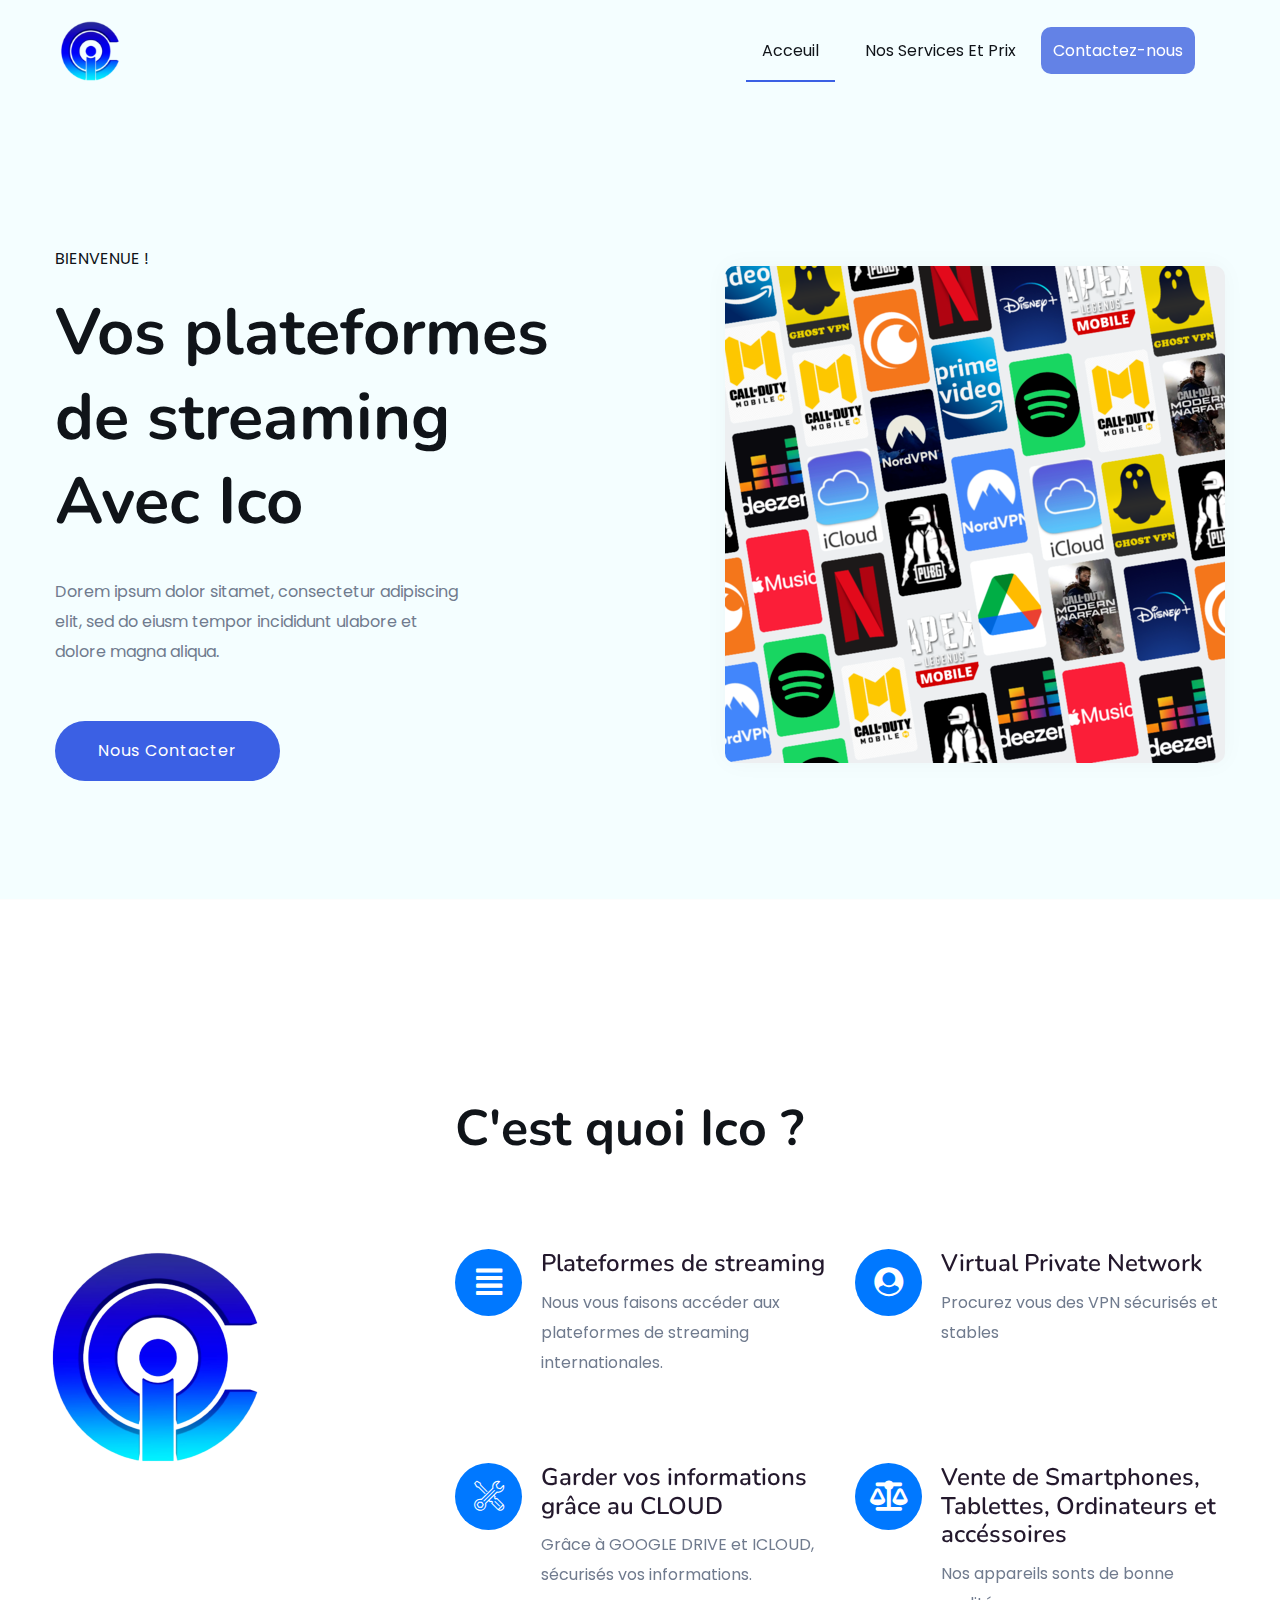
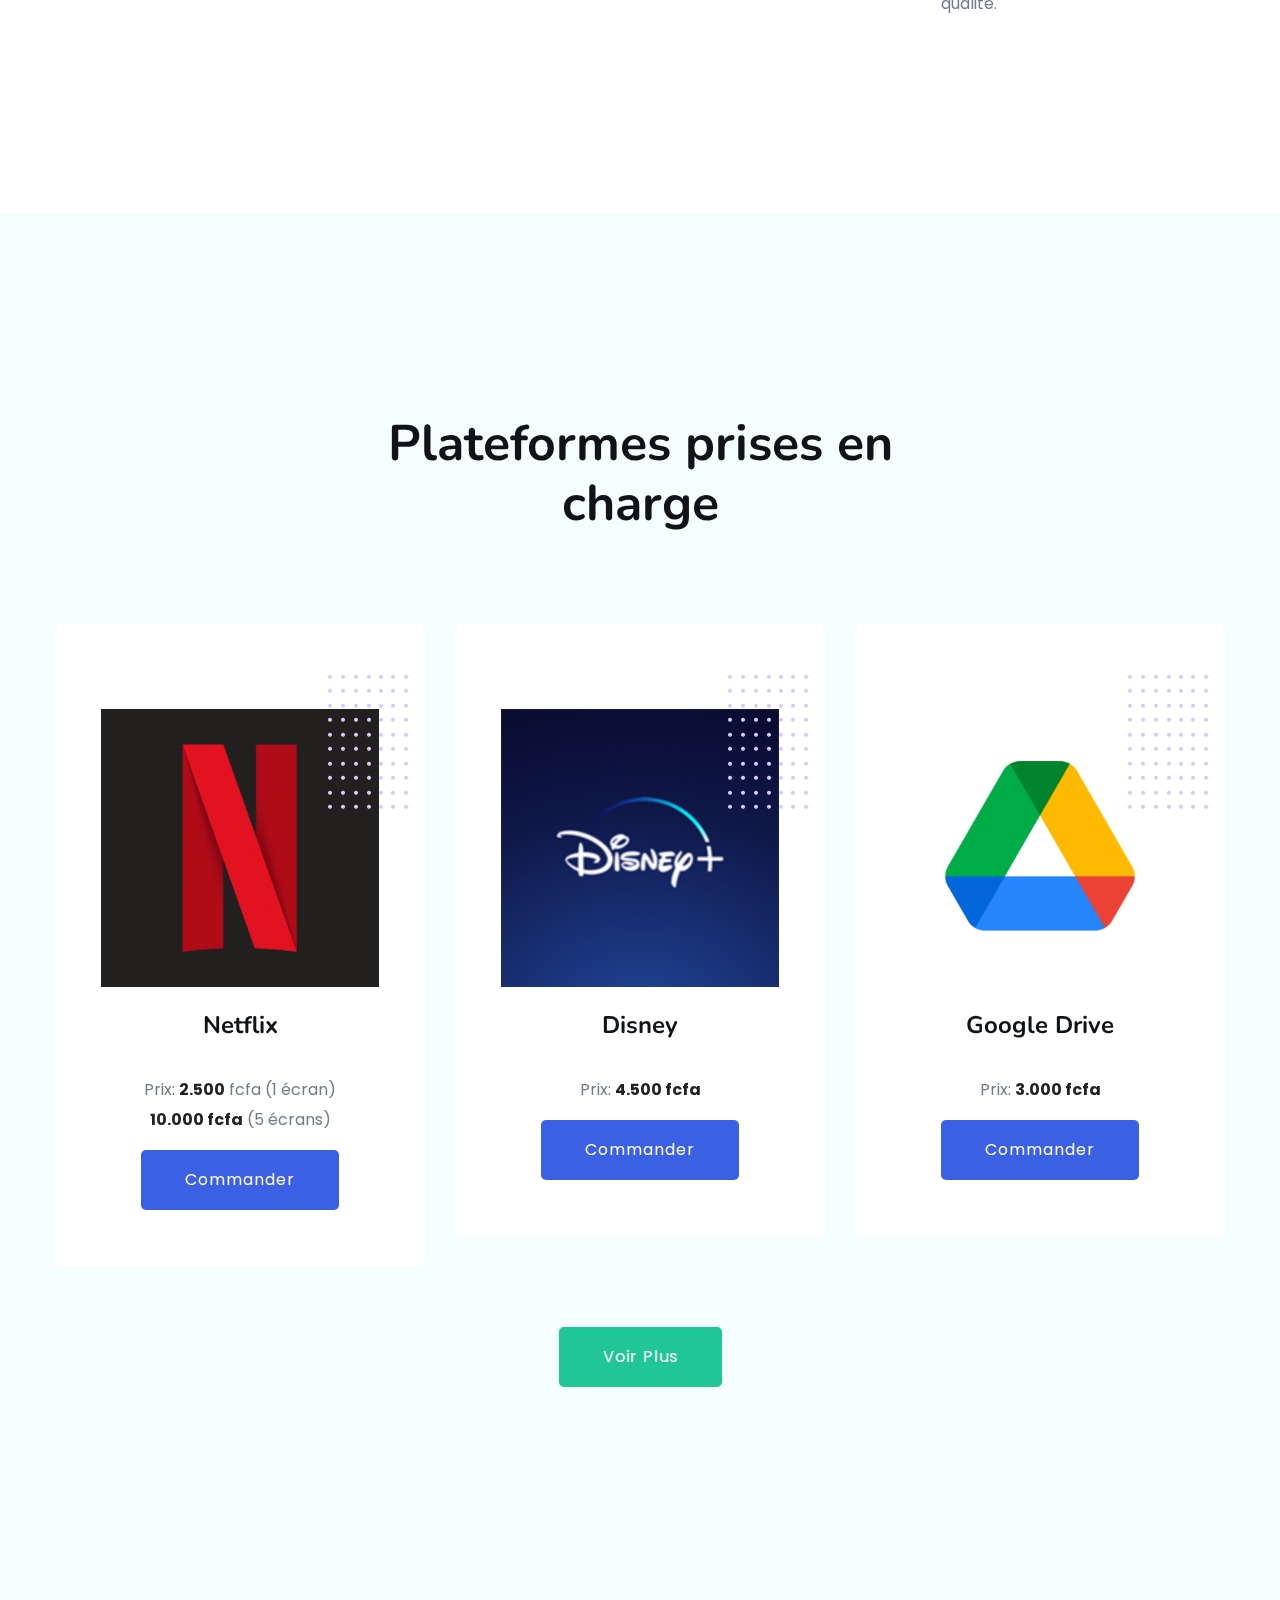
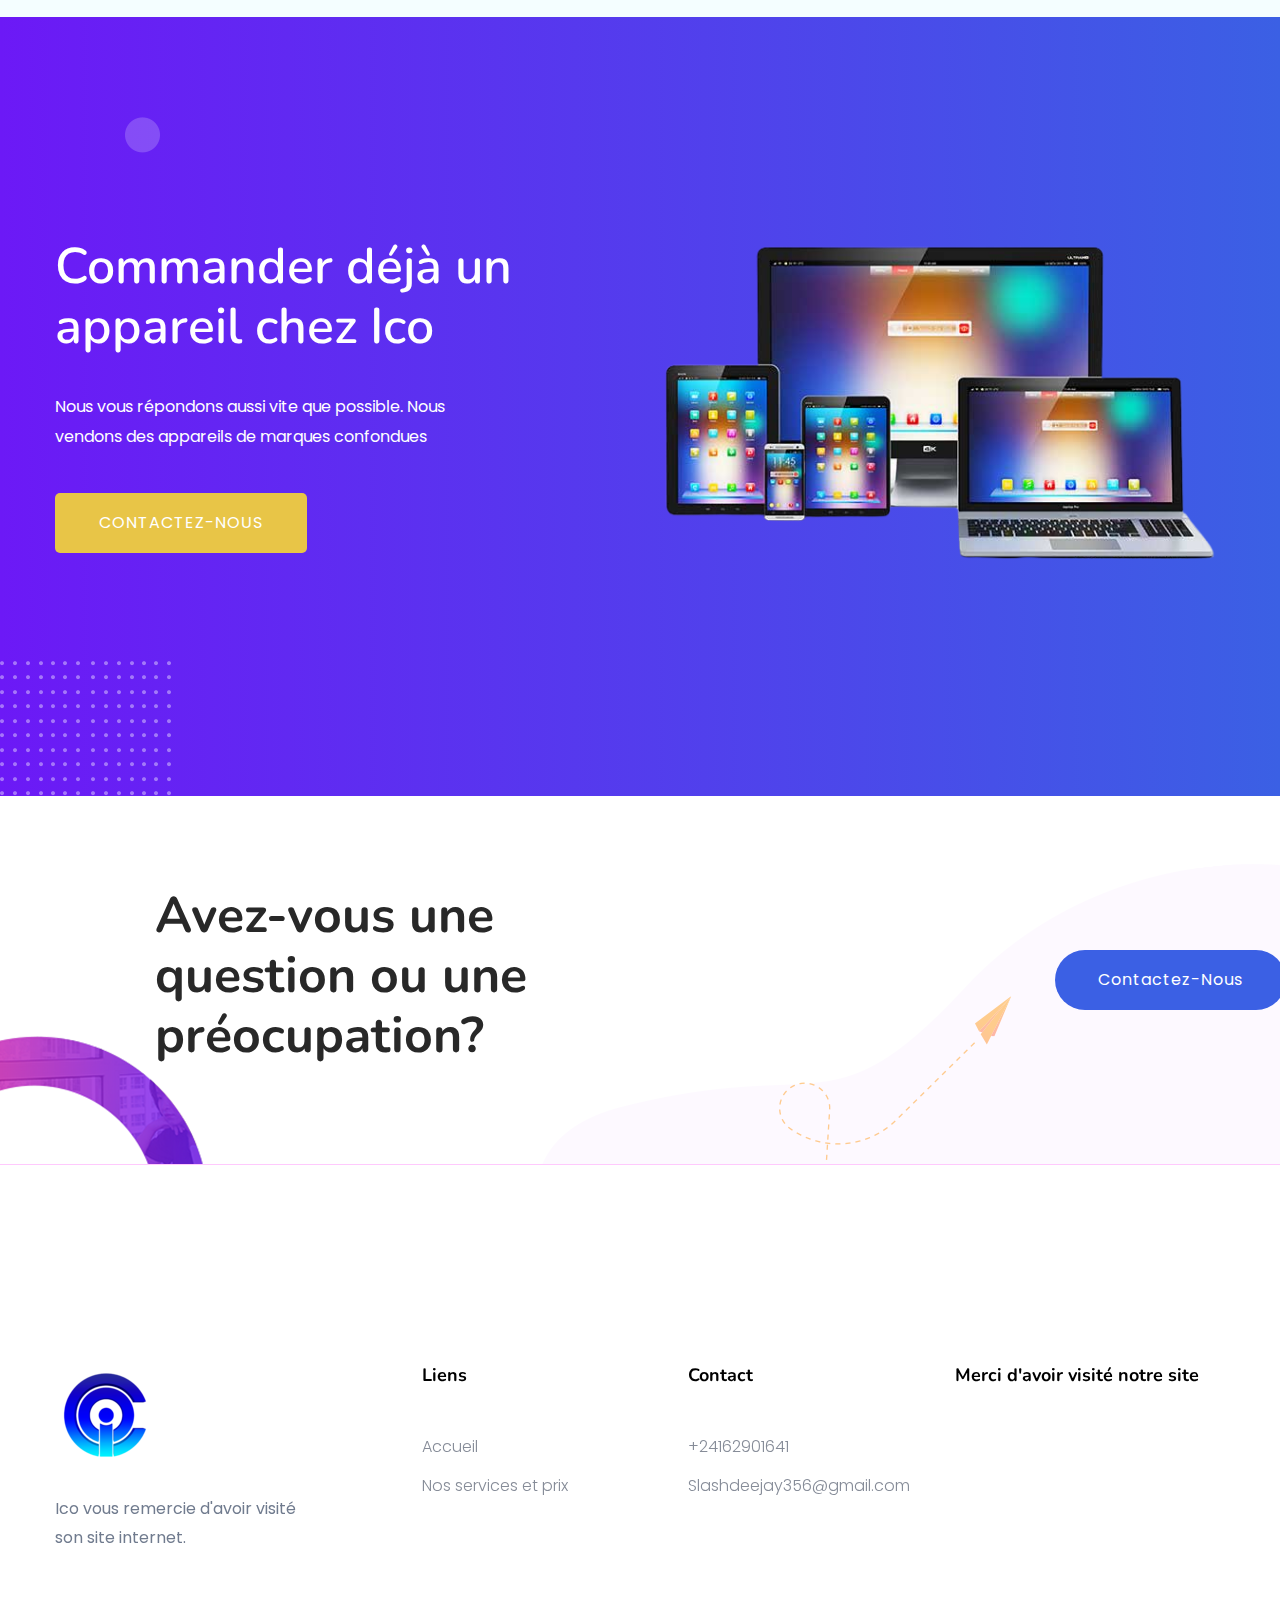
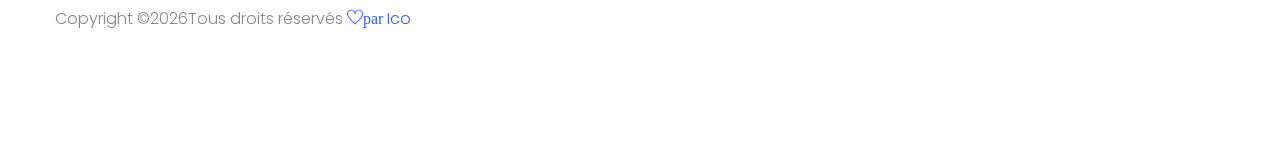
==== commit 8c4196c3: "A" ====
--- a/index.html
+++ b/index.html
@@ -3,8 +3,8 @@
     <head>
         <meta charset="utf-8">
         <meta http-equiv="x-ua-compatible" content="ie=edge">
-        <title>App Landing Template </title>
-        <meta name="description" content="">
+        <title>Bienvenue | chez Ico</title>
+        <meta name="description" content="Ico-Gabon pour vous servir">
         <meta name="viewport" content="width=device-width, initial-scale=1">
         <link rel="manifest" href="site.webmanifest">
 		<link rel="shortcut icon" type="image/x-icon" href="assets/img/favicon.ico">
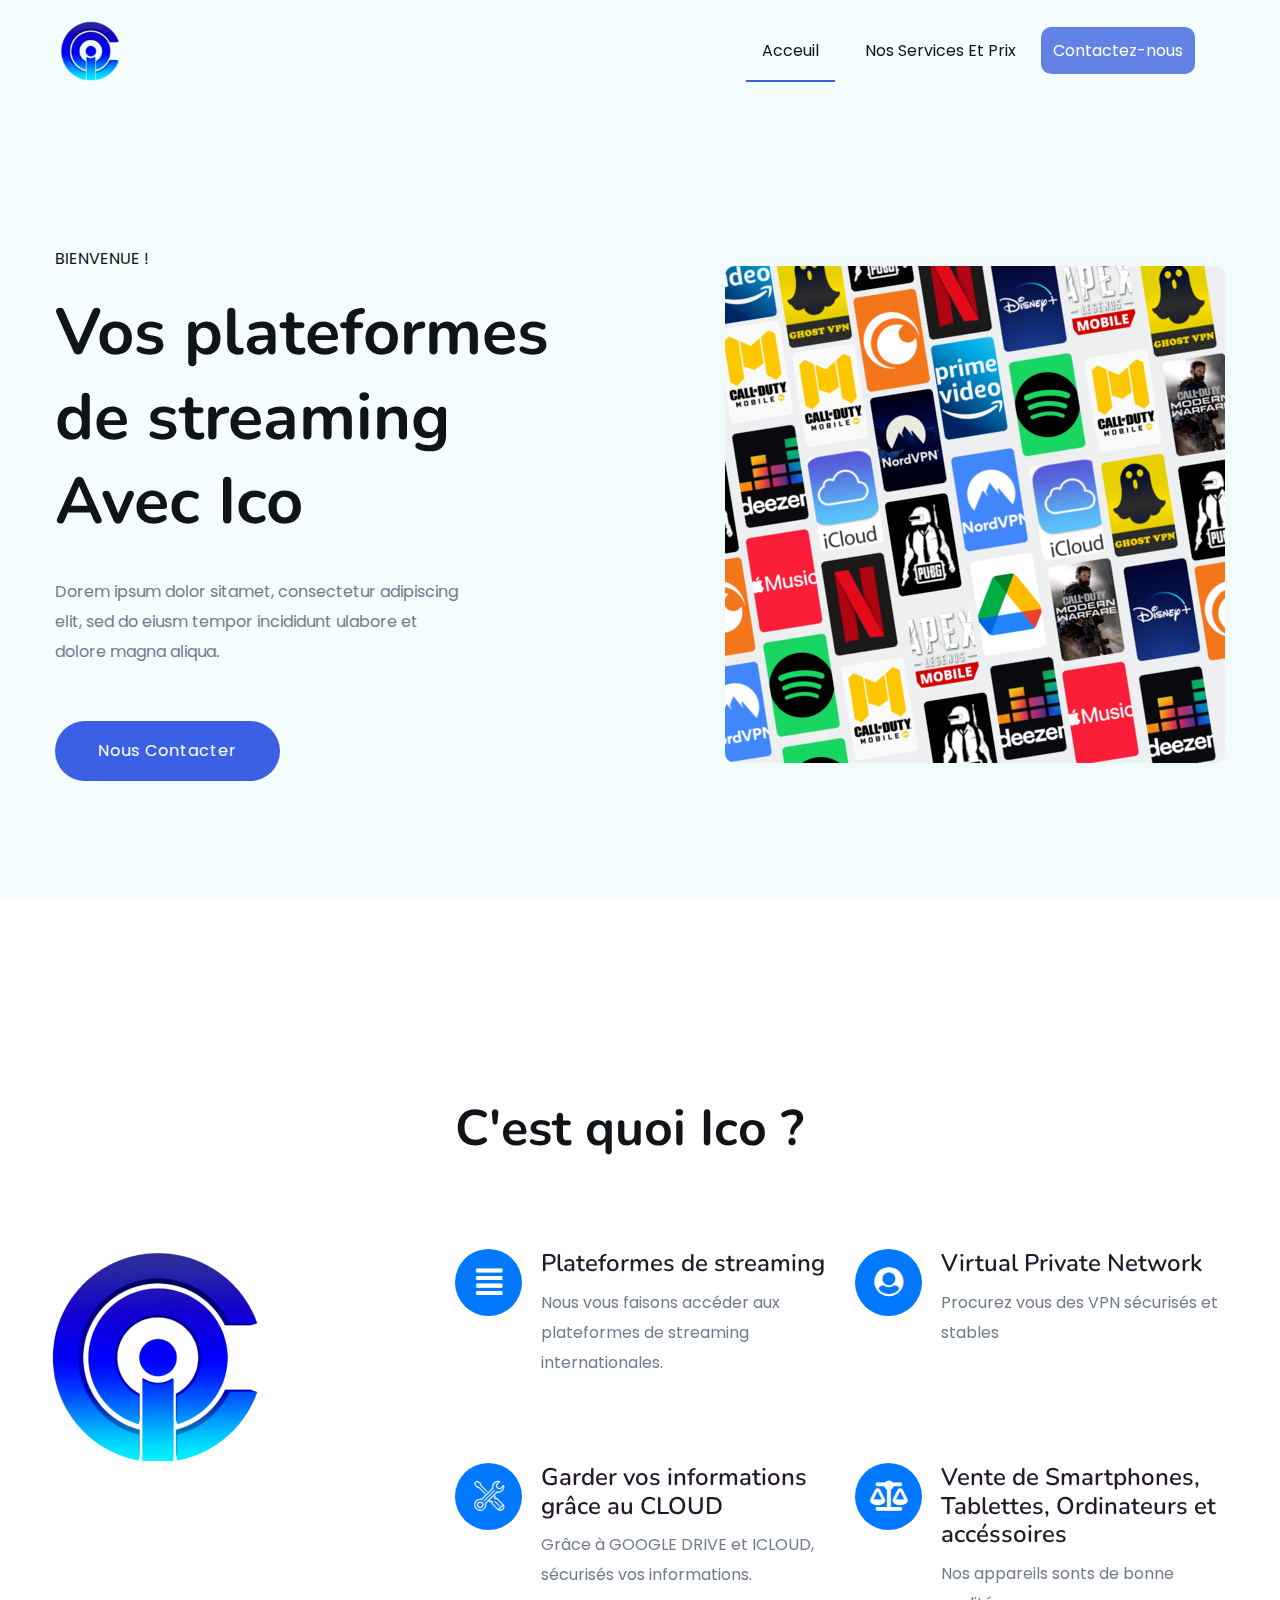
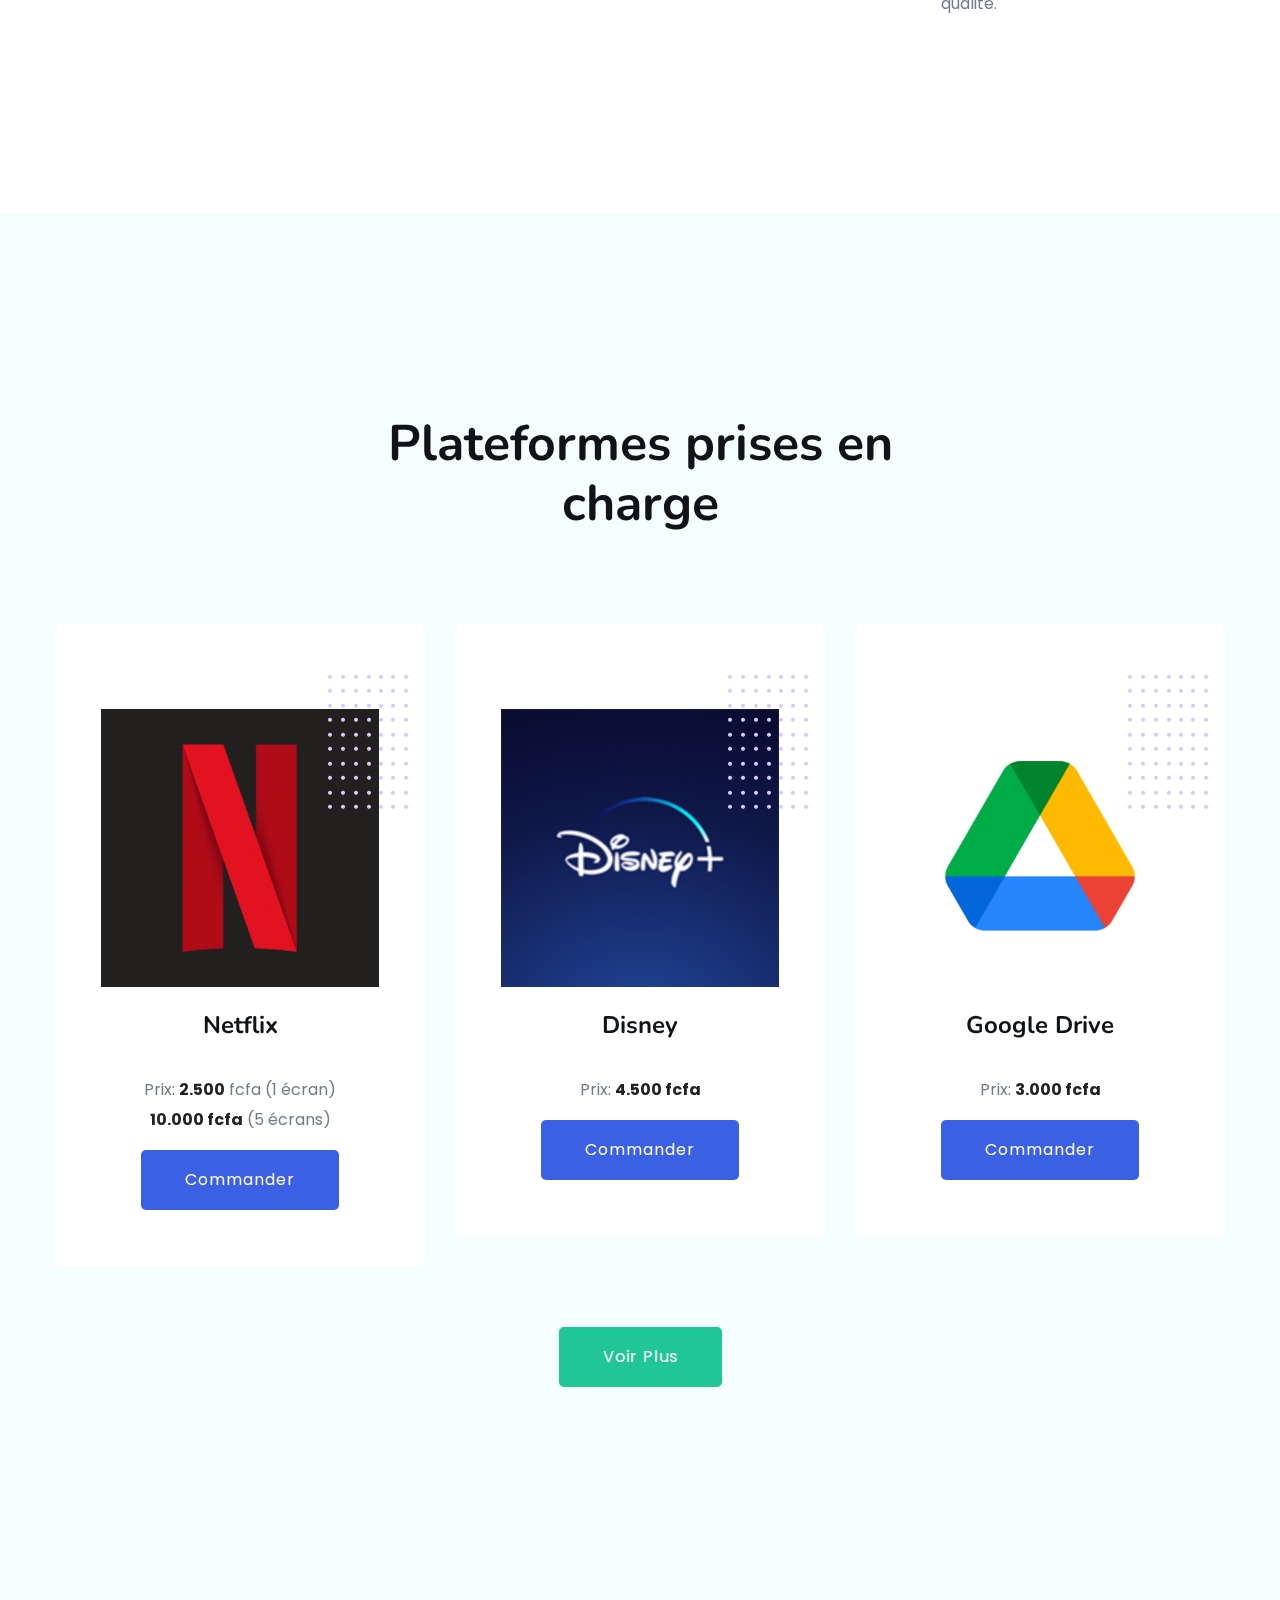
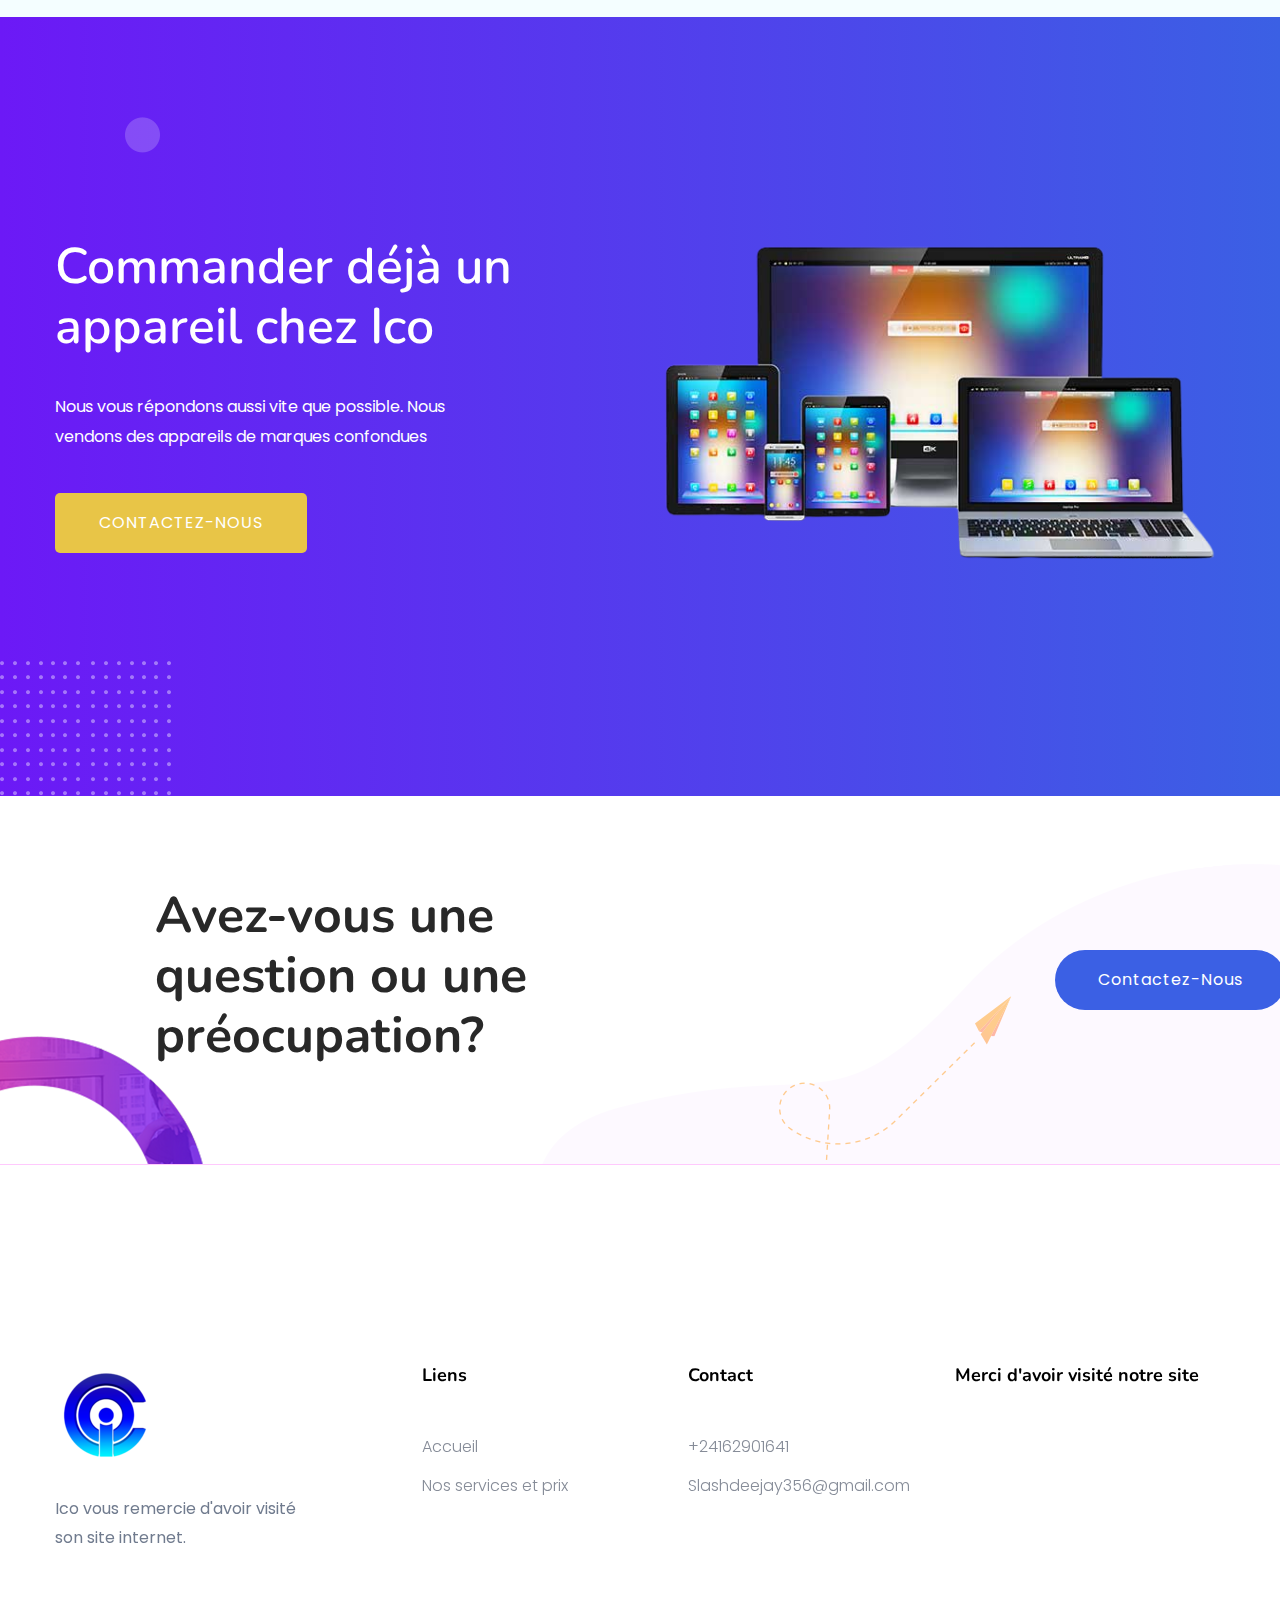
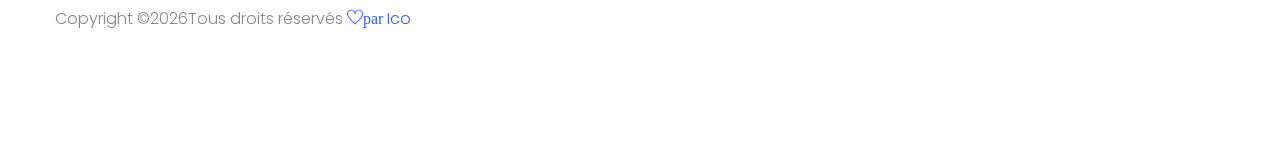
==== commit d77780ba: "A" ====
--- a/index.html
+++ b/index.html
@@ -7,7 +7,8 @@
         <meta name="description" content="Ico-Gabon pour vous servir">
         <meta name="viewport" content="width=device-width, initial-scale=1">
         <link rel="manifest" href="site.webmanifest">
-		<link rel="shortcut icon" type="image/x-icon" href="assets/img/favicon.ico">
+		<link rel="shortcut icon" type="image/x-icon" href="./assets/img/logo/logo.png">
+
 
 		<!-- CSS here -->
             <link rel="stylesheet" href="assets/css/bootstrap.min.css">
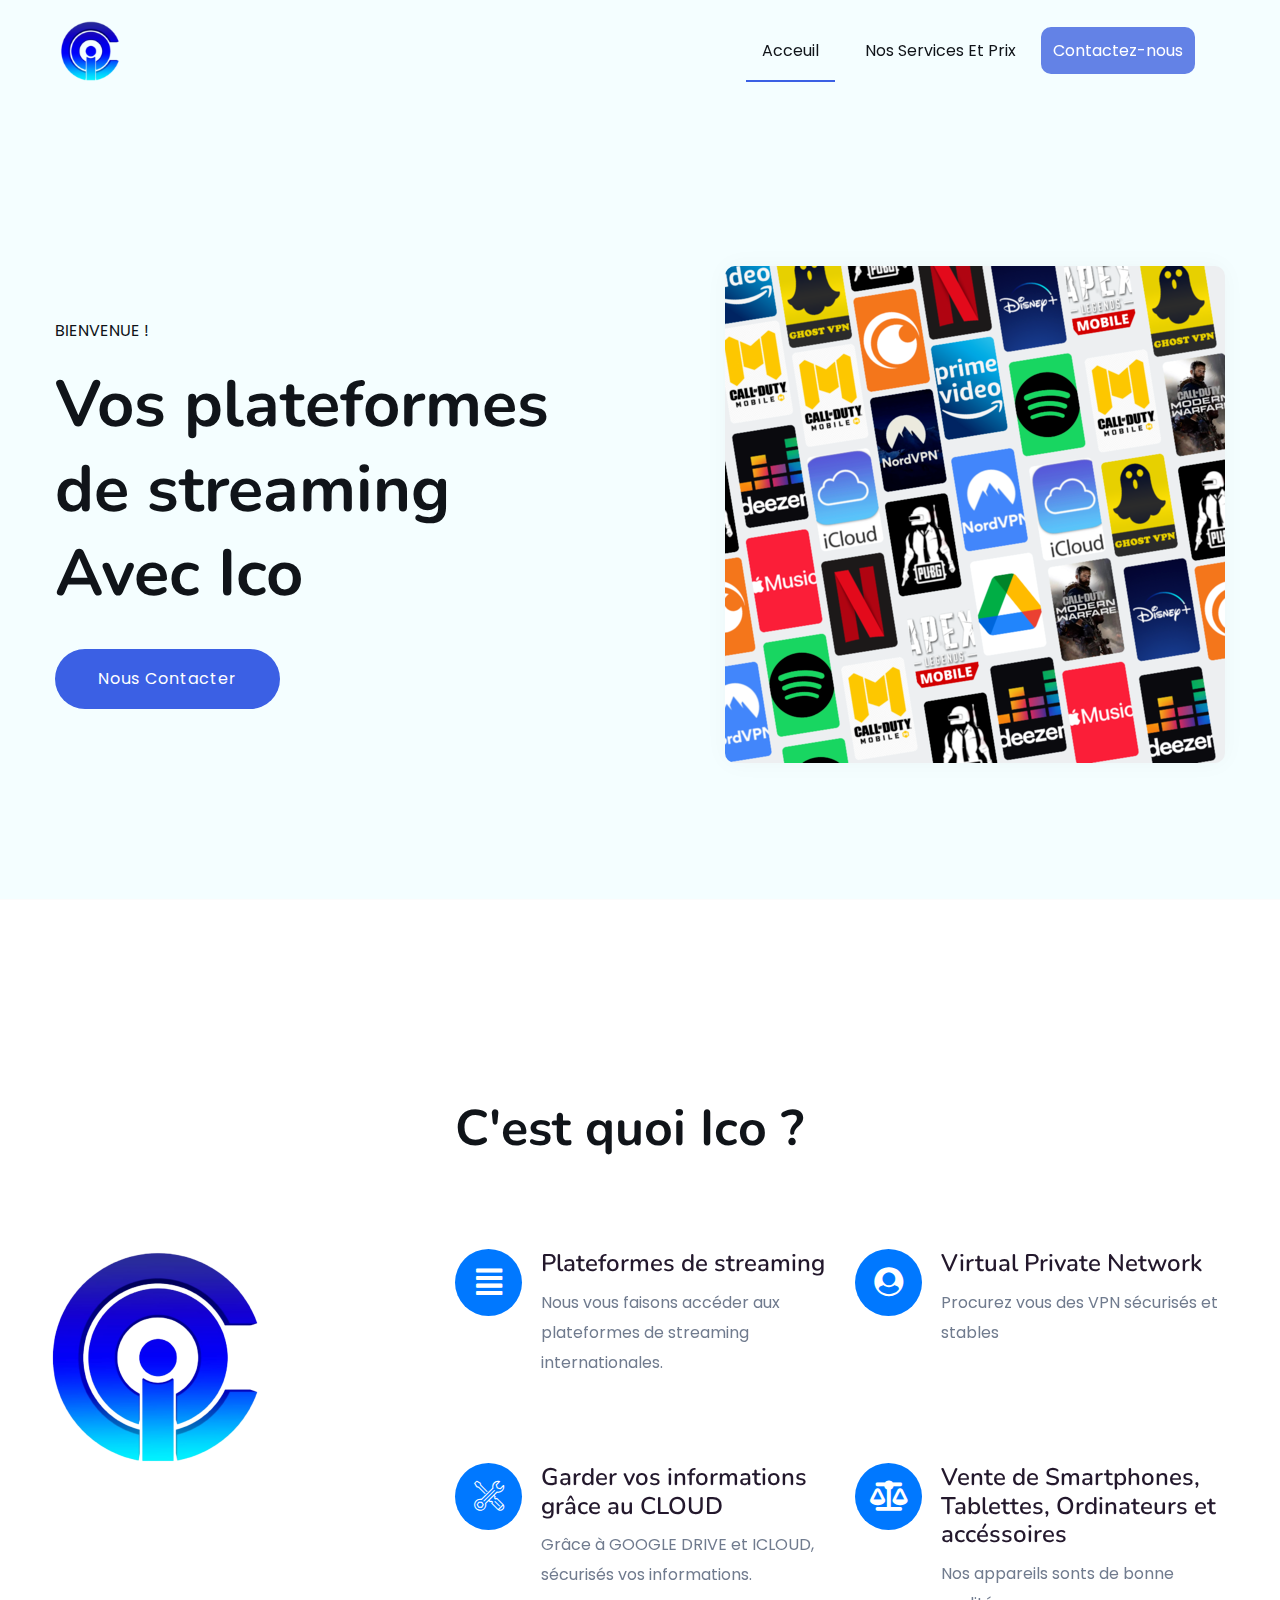
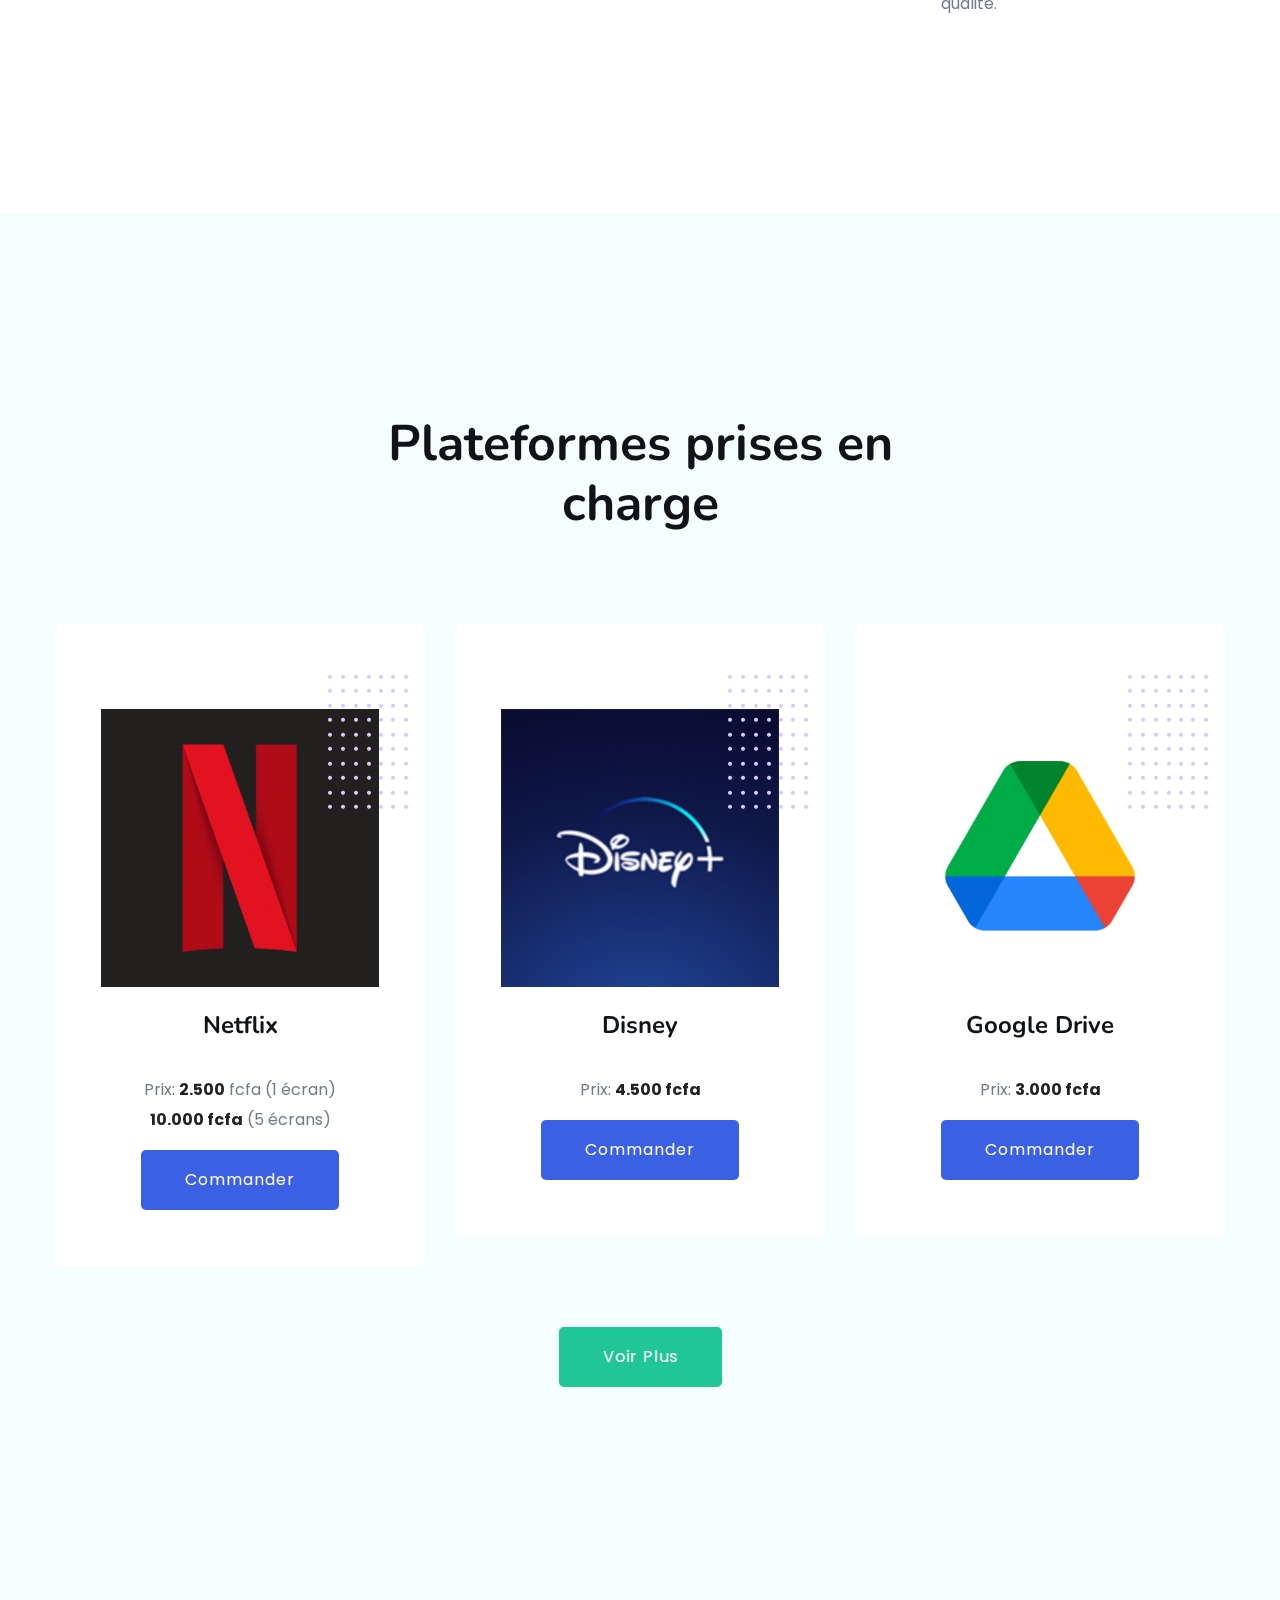
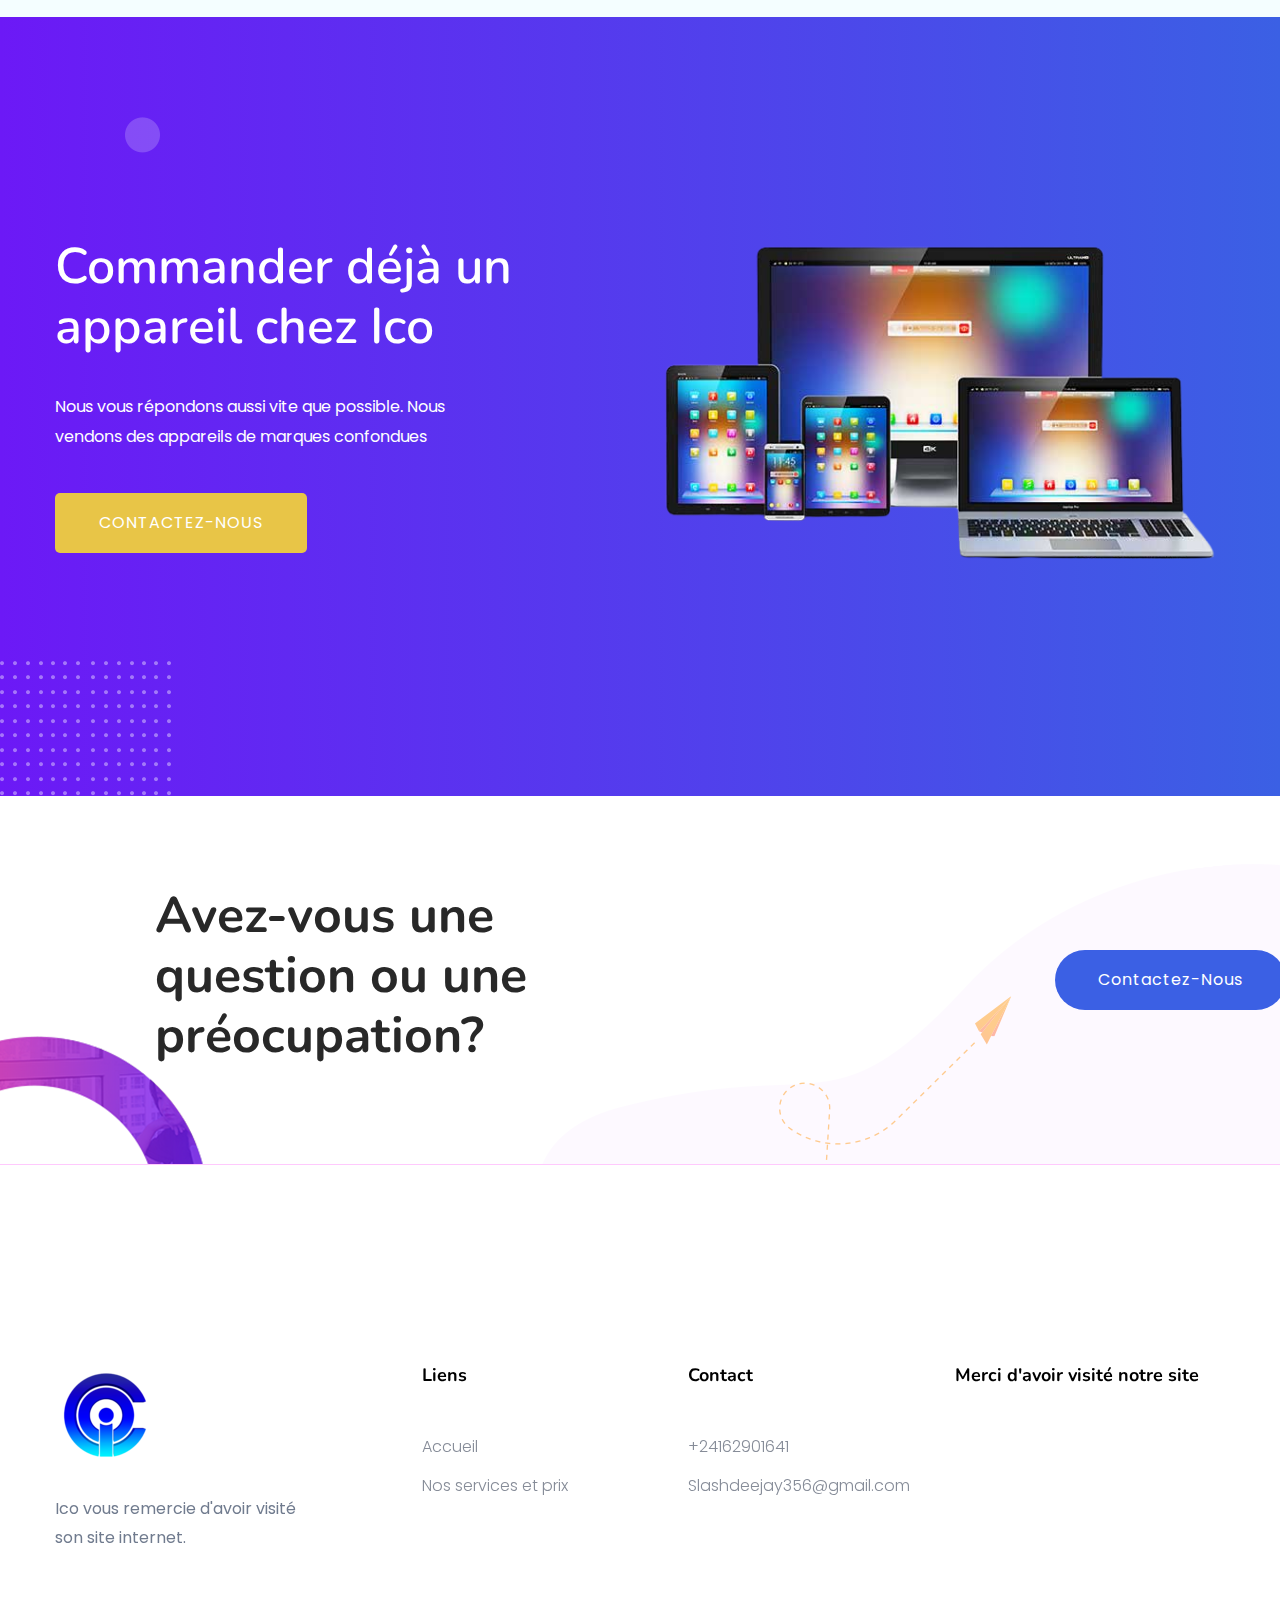
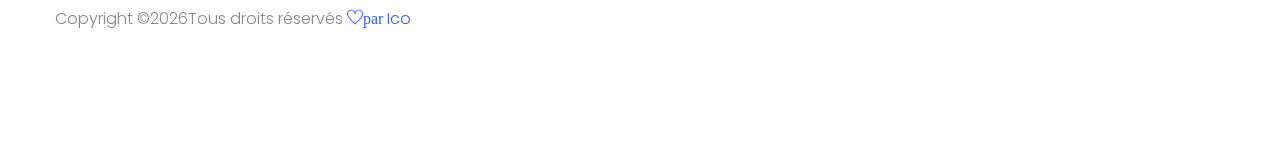
==== commit 1c60e267: "A" ====
--- a/index.html
+++ b/index.html
@@ -90,7 +90,6 @@
                                 <div class="hero__caption">
                                     <span data-animation="fadeInUp" data-delay=".4s">Bienvenue !</span>
                                     <h1 data-animation="fadeInUp" data-delay=".6s">Vos plateformes de streaming<br>Avec Ico</h1>
-                                    <p data-animation="fadeInUp" data-delay=".8s">Dorem ipsum dolor sitamet, consectetur adipiscing elit, sed do eiusm tempor incididunt ulabore et dolore magna aliqua.</p>
                                     <!-- Slider btn -->
                                    <div class="slider-btns">
                                         <!-- Hero-btn -->
@@ -116,7 +115,6 @@
                                 <div class="hero__caption">
                                     <span data-animation="fadeInUp" data-delay=".4s">Bienvenue !</span>
                                     <h1 data-animation="fadeInUp" data-delay=".6s">Acheter vos appareils<br>Chez Ico</h1>
-                                    <p data-animation="fadeInUp" data-delay=".8s">Dorem ipsum dolor sitamet, consectetur adipiscing elit, sed do eiusm tempor incididunt ulabore et dolore magna aliqua.</p>
                                     
                                     <!-- Slider btn -->
                                    <div class="slider-btns">
